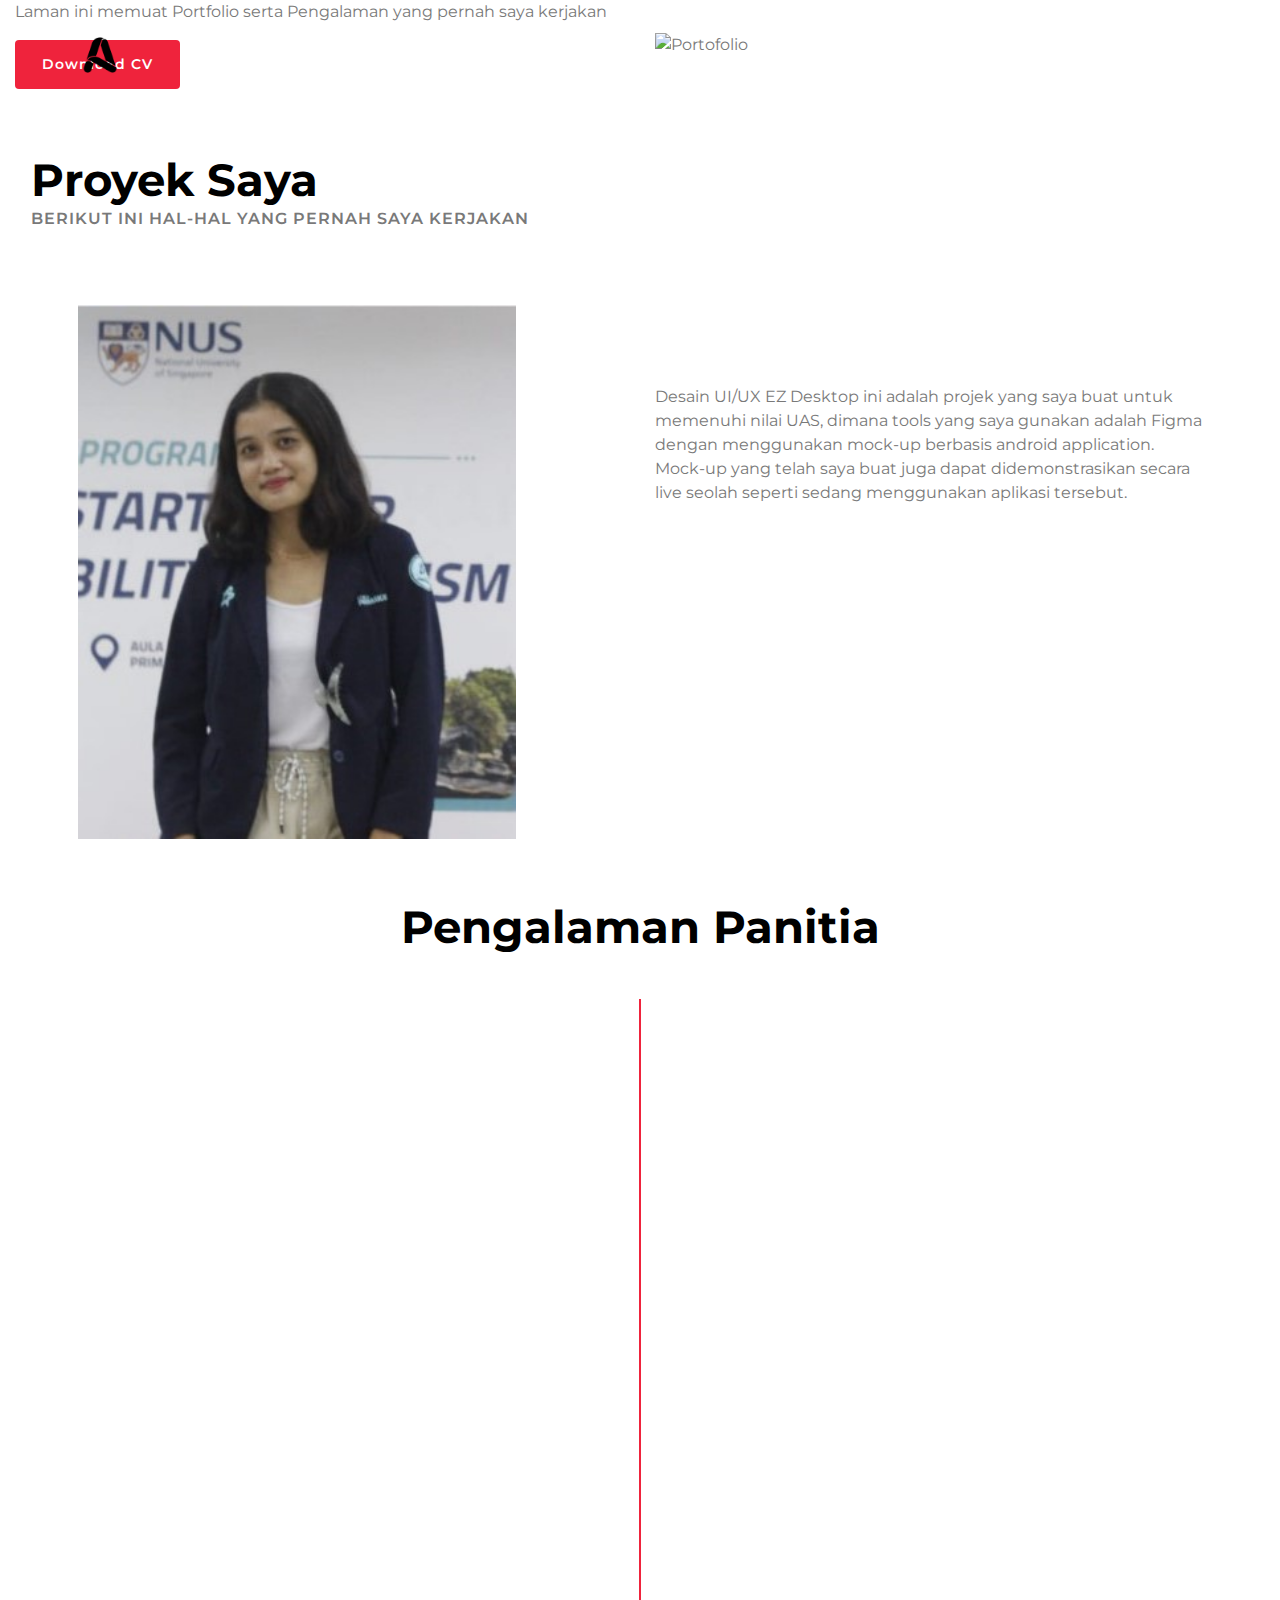
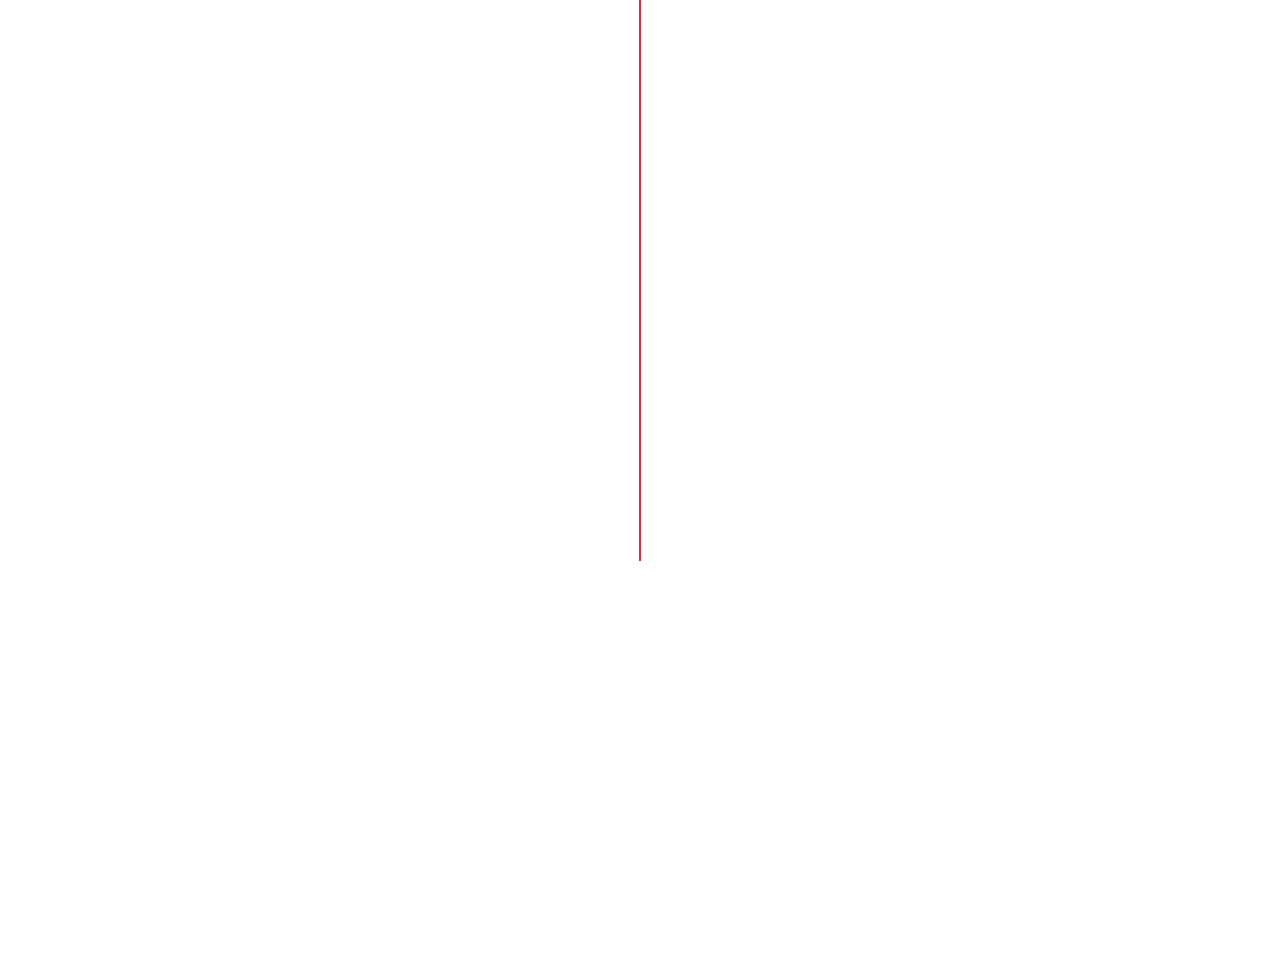
==== details.html @ 2200f6f2 "Add files via upload" ====
<!DOCTYPE html>
<html lang="en">

<head>
    <meta charset="utf-8">
    <title>My Portfolio</title>
    <meta content="width=device-width, initial-scale=1.0" name="viewport">
    <meta content="Free Website Template" name="keywords">
    <meta content="Free Website Template" name="description">

    <!-- Favicon -->
    <link href="img/logo.png" rel="icon">

    <!-- Google Font -->
    <link href="https://fonts.googleapis.com/css2?family=Montserrat:wght@300;400;500;600;700&display=swap"
        rel="stylesheet">

    <!-- CSS Libraries -->
    <link href="https://stackpath.bootstrapcdn.com/bootstrap/4.4.1/css/bootstrap.min.css" rel="stylesheet">
    <link href="https://cdnjs.cloudflare.com/ajax/libs/font-awesome/5.10.0/css/all.min.css" rel="stylesheet">
    <link href="lib/animate/animate.min.css" rel="stylesheet">
    <link href="lib/owlcarousel/assets/owl.carousel.min.css" rel="stylesheet">
    <link href="lib/lightbox/css/lightbox.min.css" rel="stylesheet">

    <!-- Template Stylesheet -->
    <link href="css/style.css" rel="stylesheet">
</head>

<body data-spy="scroll" data-target=".navbar" data-offset="51">


    <!-- Nav Bar Start -->
    <div class="navbar navbar-expand-lg bg-light navbar-light">
        <div class="container-fluid">
            <a href="index.html"> <img src="img/logo.png" class="navbar-fixed-top" width="50" height="auto"> </a>
            <button type="button" class="navbar-toggler" data-toggle="collapse" data-target="#navbarCollapse">
                <span class="navbar-toggler-icon"></span>
            </button>

            <div class="collapse navbar-collapse justify-content-between" id="navbarCollapse">
                <div class="navbar-nav ml-auto">
                    <a href="index.html" class="nav-item nav-link active">Home</a>
		    <a href="#proyek" class="nav-item nav-link active">Proyek</a>
		    <a href="#prestasi" class="nav-item nav-link active">Prestasi</a>
		    <a href="#pengalaman" class="nav-item nav-link active">Pengalaman</a>
                    <a href="#footer" class="nav-item nav-link active">Kontak Saya</a>
                </div>
            </div>
        </div>
    </div>
    <!-- Nav Bar End -->

    <!-- details Start -->
    <div class="details" id="home">
        <div class="container-fluid">
            <div class="row align-items-center">
                <div class="col-sm-12 col-md-6">
                    <div class="details-content">
                        <div class="details-text">
                            <p>Laman ini memuat Portfolio serta Pengalaman yang pernah saya kerjakan</p>
                        </div>
                        <div class="details-btn" mt-5>
                            <a class="btn" href="https://drive.google.com/file/d/1Cv-ew0eNjgxVIkDFaK5sgN1G5XiXFUn0/view?usp=drivesdk">Download CV</a>
                        </div>
                    </div>
                </div>
                <div class="col-sm-12 col-md-6 d-none d-md-block">
                    <div class="details-image">
                        <img src="img/details.png" alt="Portofolio">
                    </div>
                </div>
            </div>
        </div>
    </div>
    <!-- details End -->



   <!-- Projek Start -->
    <div class="proyek wow fadeInUp" data-wow-delay="0.1s" id="proyek">
        <div class="container-fluid">
            <div class="row align-items-center">
                <div class="col-lg-12 pt-3">
                    <div class="proyek-content mt-5 mx-3">
                        <div class="section-header text-left">
                            <h2>Proyek Saya</h2>
                            <p>Berikut ini hal-hal yang pernah saya kerjakan</p>
                        </div>
                    </div>
                    <div class="row mt-5 mx-5">
                        <div class="col-lg-6">
                            <div class="proyek-img my-3">
                                <img src="img/fotoori.jpg" alt="" style="width:80%;height:90%;">
                            </div>
                        </div>
                        <div class="proyek-text col-lg-6 text-left mt-5 pt-5">
                            <p>
				Desain UI/UX EZ Desktop ini adalah projek yang saya buat untuk memenuhi nilai UAS, dimana tools yang saya gunakan adalah Figma dengan 				menggunakan mock-up berbasis android application. Mock-up yang telah saya buat juga dapat didemonstrasikan secara live seolah seperti                                 sedang menggunakan aplikasi tersebut.
                            </p>
                        </div>
                    </div>
                </div>
            </div>
        </div>
    </div>
    <!-- Projek End -->


         <!-- Experience Start -->
        <div class="experience" id="experience">
            <div class="container">
                <header class="section-header text-center wow zoomIn" data-wow-delay="0.1s">
                    <h2>Pengalaman Panitia</h2>
                </header>
                <div class="timeline">
                    <div class="timeline-item left wow slideInLeft" data-wow-delay="0.1s">
                        <div class="timeline-text">
                            <div class="timeline-date">2045 - 2050</div>
                            <h2>Web Developer</h2>
                            <h4>Soft Agency, San Francisco, CA</h4>
                            <p>
                                Lorem ipsum dolor sit amet elit. Aliquam odio dolor, id luctus erat sagittis non. Ut blandit semper pretium.
                            </p>
                        </div>
                    </div>
                    <div class="timeline-item right wow slideInRight" data-wow-delay="0.1s">
                        <div class="timeline-text">
                            <div class="timeline-date">2045 - 2050</div>
                            <h2>Web Developer</h2>
                            <h4>Soft Agency, San Francisco, CA</h4>
                            <p>
                                Lorem ipsum dolor sit amet elit. Aliquam odio dolor, id luctus erat sagittis non. Ut blandit semper pretium.
                            </p>
                        </div>
                    </div>
                    <div class="timeline-item left wow slideInLeft" data-wow-delay="0.1s">
                        <div class="timeline-text">
                            <div class="timeline-date">2045 - 2050</div>
                            <h2>Web Developer</h2>
                            <h4>Soft Agency, San Francisco, CA</h4>
                            <p>
                                Lorem ipsum dolor sit amet elit. Aliquam odio dolor, id luctus erat sagittis non. Ut blandit semper pretium.
                            </p>
                        </div>
                    </div>
                    <div class="timeline-item right wow slideInRight" data-wow-delay="0.1s">
                        <div class="timeline-text">
                            <div class="timeline-date">2045 - 2050</div>
                            <h2>Web Developer</h2>
                            <h4>Soft Agency, San Francisco, CA</h4>
                            <p>
                                Lorem ipsum dolor sit amet elit. Aliquam odio dolor, id luctus erat sagittis non. Ut blandit semper pretium.
                            </p>
                        </div>
                    </div>
                    <div class="timeline-item left wow slideInLeft" data-wow-delay="0.1s">
                        <div class="timeline-text">
                            <div class="timeline-date">2045 - 2050</div>
                            <h2>Web Developer</h2>
                            <h4>Soft Agency, San Francisco, CA</h4>
                            <p>
                                Lorem ipsum dolor sit amet elit. Aliquam odio dolor, id luctus erat sagittis non. Ut blandit semper pretium.
                            </p>
                        </div>
                    </div>
                    <div class="timeline-item right wow slideInRight" data-wow-delay="0.1s">
                        <div class="timeline-text">
                            <div class="timeline-date">2045 - 2050</div>
                            <h2>Web Developer</h2>
                            <h4>Soft Agency, San Francisco, CA</h4>
                            <p>
                                Lorem ipsum dolor sit amet elit. Aliquam odio dolor, id luctus erat sagittis non. Ut blandit semper pretium.
                            </p>
                        </div>
                    </div>
                </div>
            </div>
        </div>
        <!-- Pengalaman Panitia End -->


    <!-- Footer Start -->
    <div class="footer wow fadeIn" data-wow-delay="0.3s" id="footer">
        <div class="container-fluid">
		<div class="footer-info">
                    <h2>Let's Keep in Touch!</h2>
                    <div class="footer-menu">
			<p><a href="https://g.co/kgs/4g2EYJx" style="color: white;">Instansi Saya</a></p>
                        <p><a href="tel:6282147496960" style="color: white;">Telepon</a></p>
                    </div>
            <div class="container">
                    <div class="footer-social content-center" align="center">
                        <a href="https://github.com/Ayuri2"><i class="fab fa-github"></i></a>
                        <a href="putuayukriskadewi@gmail.com"><i class="far fa-envelope" style="color: #ffffff;"></i></a>
                        <a href="https://www.youtube.com/@niputuayukriskadewi1650"><i class="fab fa-youtube"></i></a>
                        <a href="https://www.instagram.com/ayuk_riskadewi/profilecard/?igsh=bmcyaHh5bmhncmVw"><i class="fab fa-instagram"></i></a>
                        <a href="https://wa.me/6282147496960"><i class="fab fa-whatsapp"></i></a>
                    </div>
                </div>
            </div>
            <div class="container copyright"> <p>Copyright</p>
                <p>&copy; <a href="#">2024</a> Ayuk Riska Dewi. All Rights Reserved. </p>
            </div>
        </div>
    </div>
    <!-- Footer End -->

    <!-- Pre Loader -->
    <div id="loader" class="show">
        <div class="loader"></div>
    </div>


    <!-- JavaScript Libraries -->
    <script src="https://code.jquery.com/jquery-3.4.1.min.js"></script>
    <script src="https://stackpath.bootstrapcdn.com/bootstrap/4.4.1/js/bootstrap.bundle.min.js"></script>
    <script src="lib/easing/easing.min.js"></script>
    <script src="lib/wow/wow.min.js"></script>
    <script src="lib/waypoints/waypoints.min.js"></script>
    <script src="lib/typed/typed.min.js"></script>
    <script src="lib/owlcarousel/owl.carousel.min.js"></script>
    <script src="lib/isotope/isotope.pkgd.min.js"></script>
    <script src="lib/lightbox/js/lightbox.min.js"></script>

    <!-- Contact Javascript File -->
    <script src="mail/jqBootstrapValidation.min.js"></script>
    <script src="mail/contact.js"></script>

    <!-- Template Javascript -->
    <script src="js/main.js"></script>
</body>

</html>
---- css/style.css ----
/*******************************/
/********* General CSS *********/
/*******************************/
body {
  color: #797979;
  background: #ffffff;
  font-family: "Montserrat", sans-serif;
}

h1,
h2,
h3,
h4,
h5,
h6 {
  color: #000;
}

a {
  color: #313131;
  transition: 0.3s;
}

a:hover,
a:active,
a:focus {
  color: #ef233c;
  outline: none;
  text-decoration: none;
}

.btn:focus,
.form-control:focus {
  box-shadow: none;
}

.container-fluid {
  max-width: 1366px;
}

.btn {
  padding: 12px 25px;
  font-size: 14px;
  font-weight: 600;
  letter-spacing: 1px;
  color: #ffffff;
  background: #ef233c;
  border: 2px solid transparent;
  border-radius: 20;
  box-shadow: inset 0 0 0 50px #ef233c;
  transition: ease-out 0.3s;
}

.btn:hover {
  color: #ef233c;
  background: transparent;
  box-shadow: inset 0 0 0 0 #ef233c;
  border-color: #ef233c;
}

#loader {
  position: fixed;
  top: 0;
  right: 0;
  bottom: 0;
  left: 0;
  display: flex;
  align-items: center;
  justify-content: center;
  background: #ffffff;
  opacity: 0;
  visibility: hidden;
  -webkit-transition: opacity 0.3s ease-out, visibility 0s linear 0.3s;
  -o-transition: opacity 0.3s ease-out, visibility 0s linear 0.3s;
  transition: opacity 0.3s ease-out, visibility 0s linear 0.3s;
  z-index: 999;
}

#loader.show {
  -webkit-transition: opacity 0.6s ease-out, visibility 0s linear 0s;
  -o-transition: opacity 0.6s ease-out, visibility 0s linear 0s;
  transition: opacity 0.6s ease-out, visibility 0s linear 0s;
  visibility: visible;
  opacity: 1;
}

#loader .loader {
  position: relative;
  width: 45px;
  height: 45px;
  border: 5px solid #dddddd;
  border-top: 5px solid #ef233c;
  border-radius: 50%;
  -webkit-animation: spin 2s linear infinite;
  animation: spin 2s linear infinite;
}

@-webkit-keyframes spin {
  0% {
    -webkit-transform: rotate(0deg);
  }
  100% {
    -webkit-transform: rotate(360deg);
  }
}

@keyframes spin {
  0% {
    transform: rotate(0deg);
  }
  100% {
    transform: rotate(360deg);
  }
}

.back-to-top {
  position: fixed;
  display: none;
  width: 44px;
  height: 44px;
  padding: 8px 0;
  text-align: center;
  line-height: 1;
  font-size: 22px;
  right: 15px;
  bottom: 15px;
  z-index: 9;
}

.back-to-top i {
  color: #ffffff;
}

.back-to-top:hover i {
  color: #414141;
}

/**********************************/
/*********** Nav Bar CSS **********/
/**********************************/
.navbar {
  position: relative;
  transition: 0.5s;
  z-index: 999;
}

.navbar.nav-sticky {
  position: fixed;
  top: 0;
  width: 100%;
  box-shadow: 0 2px 5px rgba(0, 0, 0, 0.3);
}

.navbar .navbar-brand {
  margin: 0;
  font-size: 45px;
  line-height: 0px;
  font-weight: 700;
  letter-spacing: 2px;
  transition: 0.5s;
}

.navbar .navbar-brand img {
  max-width: 100%;
  max-height: 40px;
}

.navbar .dropdown-menu {
  margin-top: 0;
  border: 0;
  border-radius: 0;
  background: #f8f9fa;
}

@media (min-width: 992px) {
  .navbar {
    position: absolute;
    width: 100%;
    padding: 30px 60px;
    background: transparent !important;
    border-bottom: 1px dashed rgba(256, 256, 256, 0.2);
    z-index: 9;
  }

  .navbar.nav-sticky {
    padding: 10px 60px;
    background: #ffffff !important;
  }

  .navbar .navbar-brand {
    color: #ffffff;
  }

  .navbar.nav-sticky .navbar-brand {
    color: #ef233c;
  }

  .navbar-light .navbar-nav .nav-link,
  .navbar-light .navbar-nav .nav-link:focus {
    padding: 10px 10px 8px 10px;
    color: #ffffff;
    font-size: 15px;
    font-weight: 500;
  }

  .navbar-light.nav-sticky .navbar-nav .nav-link,
  .navbar-light.nav-sticky .navbar-nav .nav-link:focus {
    color: #414141;
  }

  .navbar-light .navbar-nav .nav-link:hover,
  .navbar-light .navbar-nav .nav-link.active {
    color: #fff;
  }

  .navbar-light.nav-sticky .navbar-nav .nav-link:hover,
  .navbar-light.nav-sticky .navbar-nav .nav-link.active {
    color: #de3e16;
  }
}

@media (max-width: 991.98px) {
  .navbar {
    padding: 15px;
    background: #ffffff !important;
  }

  .navbar .navbar-brand {
    color: #ef233c;
  }

  .navbar .navbar-nav {
    margin-top: 15px;
  }

  .navbar a.nav-link {
    padding: 5px;
  }

  .navbar .dropdown-menu {
    box-shadow: none;
  }
}

/*******************************/
/********** Hero CSS ***********/
/*******************************/
.hero {
  position: relative;
  width: 100%;
  margin-bottom: 45px;
  padding: 120px 0 0 0;
  overflow: hidden;
  background: linear-gradient(rgba(0, 0, 0, 0.85), rgba(0, 0, 0, 0.85)),
    url(../img/bg.jpg) repeat;
  background-position: center;
  background-repeat: no-repeat;
  background-size: cover;
}

.hero .container-fluid {
  padding: 0;
}

.hero .hero-image {
  position: relative;
  text-align: right;
  padding-right: 75px;
}

.hero .hero-image img {
  max-width: 80%;
  max-height: 80%;
}

.hero .hero-content {
  position: relative;
  padding-left: 75px;
  display: flex;
  align-items: flex-start;
  justify-content: center;
  flex-direction: column;
}

.hero .hero-text p {
  color: #ffffff;
  font-size: 25px;
  font-weight: 600;
  margin-bottom: 15px;
}

.hero .hero-text h1 {
  color: #ffffff;
  font-size: 60px;
  font-weight: 700;
  letter-spacing: 3px;
  margin-bottom: 15px;
}

.hero .hero-text h3 {
  display: inline-block;
  margin: 0;
  height: 35px;
  color: #ffffff;
  font-size: 35px;
  font-weight: 600;
}

.hero .hero-btn .btn {
  margin-top: 35px;
  color: #ef233c;
  background: #ffffff;
  box-shadow: inset 0 0 0 50px #ffffff;
}

.hero .hero-btn .btn:hover {
  color: #ffffff;
  background: transparent;
  box-shadow: inset 0 0 0 0 #ffffff;
  border-color: #ffffff;
}

.hero .hero-btn .btn:first-child {
  margin-right: 10px;
}

@media (max-width: 991.98px) {
  .hero {
    padding-top: 60px;
  }

  .hero .hero-content {
    padding: 0 15px;
  }

  .hero .hero-text p {
    font-size: 20px;
  }

  .hero .hero-text h1 {
    font-size: 45px;
  }

  .hero .hero-text h3 {
    font-size: 25px;
    height: 25px;
  }

  .hero .hero-btn .btn {
    padding: 12px 30px;
    letter-spacing: 1px;
  }
}

@media (max-width: 767.98px) {
  .hero {
    padding-top: 60px;
    padding-bottom: 60px;
  }

  .hero,
  .hero .hero-text,
  .hero .hero-btn {
    width: 100%;
    text-align: center;
  }

  .hero .hero-text p {
    font-size: 18px;
  }

  .hero .hero-text h1 {
    font-size: 35px;
  }

  .hero .hero-text h3 {
    font-size: 22px;
    height: 22px;
  }

  .hero .hero-btn .btn {
    padding: 10px 15px;
    letter-spacing: 1px;
  }
}

@media (max-width: 575.98px) {
  .hero .hero-text p {
    font-size: 16px;
  }

  .hero .hero-text h1 {
    font-size: 30px;
  }

  .hero .hero-text h3 {
    font-size: 18px;
    height: 18px;
  }

  .hero .hero-btn .btn {
    padding: 8px 10px;
    letter-spacing: 0;
  }
}

/*******************************/
/******* Section Header ********/
/*******************************/
.section-header {
  position: relative;
  margin-bottom: 45px;
}

.section-header p {
  display: inline-block;

  margin-bottom: 10px;

  position: relative;
  font-size: 16px;
  font-weight: 600;
  letter-spacing: 1px;
  text-transform: uppercase;
  background: #ffffff;
}

.section-header h2 {
  margin: 0;
  position: relative;
  font-size: 45px;
  font-weight: 700;
  font-color: #000;
  /*background: -webkit-linear-gradient(#EC1E84, #fad955);
    -webkit-background-clip: text;
    -webkit-text-fill-color: transparent; */
}

@media (max-width: 767.98px) {
  .section-header h2 {
    font-size: 30px;
  }
}

/********** About CSS **********/

.about {
  position: relative;
  width: 100%;
  margin: -45px 0 45px 0;
}

.about .col-lg-6 {
  padding: 0;
}

.about .section-header {
  margin-bottom: 30px;
}

.about .about-img {
  position: relative;
  border-radius: 25px;
}

.about .about-img img {
  position: relative;
  object-fit: cover;
  border-radius: 25px;
}

.about .about-content {
  padding: 0 60px;
}

.about .about-text p {
  font-size: 16px;
  color: #000;
}

.about .skills {
  margin-bottom: 30px;
}

.about .skill-name {
  margin-top: 15px;
}

.about .skill-name p {
  display: inline-block;
  margin-bottom: 5px;
  font-size: 16px;
  font-weight: 400;
}

.about .skill-name p:last-child {
  float: right;
}

.about .progress {
  height: 10px;
  border-radius: 10px;
  background: #dddddd;
}

.about .progress .progress-bar {
  width: 0px;
  background: #ef233c;
  border-radius: 10px;
  transition: 2s;
}

.about .about-text a.btn {
  margin-top: 15px;
}

@media (max-width: 991.98px) {
  .about .about-content {
    padding: 45px 15px 0 15px;
  }
}

/*******************************/
/******* Experience CSS ********/
/*******************************/
.experience {
  position: relative;
  padding: 45px 0 15px 0;
}

.experience .timeline {
  position: relative;
  width: 100%;
}

.experience .timeline::after {
  content: "";
  position: absolute;
  width: 2px;
  background: #ef233c;
  top: 0;
  bottom: 0;
  left: 50%;
  margin-left: -1px;
}

.experience .timeline .timeline-item {
  position: relative;
  background: inherit;
  width: 50%;
  margin-bottom: 30px;
}

.experience .timeline .timeline-item.left {
  left: 0;
  padding-right: 30px;
}

.experience .timeline .timeline-item.right {
  left: 50%;
  padding-left: 30px;
}

.experience .timeline .timeline-item::after {
  content: "";
  position: absolute;
  width: 16px;
  height: 16px;
  top: 48px;
  right: -8px;
  background: #ffffff;
  border: 2px solid #ef233c;
  border-radius: 16px;
  z-index: 1;
}

.experience .timeline .timeline-item.right::after {
  left: -8px;
}

.experience .timeline .timeline-item::before {
  content: "";
  position: absolute;
  width: 0;
  height: 0;
  top: 46px;
  right: 10px;
  z-index: 1;
  border: 10px solid;
  border-color: transparent transparent transparent #dddddd;
}

.experience .timeline .timeline-item.right::before {
  left: 10px;
  border-color: transparent #dddddd transparent transparent;
}

.experience .timeline .timeline-date {
  position: absolute;
  width: 100%;
  top: 44px;
  font-size: 16px;
  font-weight: 600;
  color: #ef233c;
  text-transform: uppercase;
  letter-spacing: 1px;
  z-index: 1;
}

.experience .timeline .timeline-item.left .timeline-date {
  text-align: left;
  left: calc(100% + 55px);
}

.experience .timeline .timeline-item.right .timeline-date {
  text-align: right;
  right: calc(100% + 55px);
}

.experience .timeline .timeline-text {
  padding: 30px;
  background: #ffffff;
  position: relative;
  border-right: 5px solid #dddddd;
  box-shadow: 0 0 60px rgba(0, 0, 0, 0.08);
}

.experience .timeline .timeline-item.right .timeline-text {
  border-right: none;
  border-left: 5px solid #dddddd;
}

.experience .timeline .timeline-text h2 {
  margin: 0 0 5px 0;
  font-size: 22px;
  font-weight: 600;
}

.experience .timeline .timeline-text h4 {
  margin: 0 0 10px 0;
  font-size: 16px;
  font-style: italic;
  font-weight: 400;
}

.experience .timeline .timeline-text p {
  margin: 0;
  font-size: 16px;
}

@media (max-width: 767.98px) {
  .experience .timeline::after {
    left: 8px;
  }

  .experience .timeline .timeline-item {
    width: 100%;
    padding-left: 38px;
  }

  .experience .timeline .timeline-item.left {
    padding-right: 0;
  }

  .experience .timeline .timeline-item.right {
    left: 0%;
    padding-left: 38px;
  }

  .experience .timeline .timeline-item.left::after,
  .experience .timeline .timeline-item.right::after {
    left: 0;
  }

  .experience .timeline .timeline-item.left::before,
  .experience .timeline .timeline-item.right::before {
    left: 18px;
    border-color: transparent #dddddd transparent transparent;
  }

  .experience .timeline .timeline-item.left .timeline-date,
  .experience .timeline .timeline-item.right .timeline-date {
    position: relative;
    top: 0;
    right: auto;
    left: 0;
    text-align: left;
    margin-bottom: 10px;
  }

  .experience .timeline .timeline-item.left .timeline-text,
  .experience .timeline .timeline-item.right .timeline-text {
    border-right: none;
    border-left: 5px solid #dddddd;
  }
}

/*******************************/
/********* Service CSS *********/
/*******************************/
.service {
  position: relative;
  width: 100%;
  padding: 45px 0 15px 0;
  background: url(../img/bgputih.jpg) no-repeat center center;
  background-size: cover;
}

.service .service-item {
  position: relative;
  margin-bottom: 30px;
  display: flex;
  align-items: center;
  box-shadow: inset 0 0 0 0 transparent;
  transition: ease-out 0.5s;
}

.service .service-item:hover {
  box-shadow: inset 800px 0 0 0 #2e2d2d;
}

.service .service-icon {
  position: relative;
  width: 150px;
  min-height: 150px;
  display: flex;
  align-items: center;
  justify-content: center;
  border: 1px solid #000;
  background: #ffffff;
}

.service .service-icon i {
  position: relative;
  font-size: 60px;
  color: #000;
  transition: 0.3s;
}

.service .service-item:hover i {
  font-size: 75px;
}

.service .service-text {
  position: relative;
  width: calc(100% - 120px);
  padding: 0 30px;
}

.service .service-text h3 {
  margin-bottom: 10px;
  font-size: 20px;
  font-weight: 600;
  transition: 1s;
}

.service .service-text p {
  margin: 0;
  font-size: 16px;
  transition: 1s;
}

.service .service-item:hover .service-text h3,
.service .service-item:hover .service-text p {
  color: #fff;
}

@media (max-width: 575.98px) {
  .service .service-text h3 {
    font-size: 16px;
    margin-bottom: 5px;
  }

  .service .service-text p {
    font-size: 14px;
  }
}

/*******************************/
/******** Portfolio CSS ********/
/*******************************/
.portfolio {
  position: relative;
  padding: 45px 0 15px 0;
}

.portfolio #portfolio-filter {
  padding: 0;
  margin: -15px 0 25px 0;
  list-style: none;
  font-size: 0;
  text-align: center;
}

.portfolio #portfolio-filter li {
  cursor: pointer;
  display: inline-block;
  margin: 5px;
  padding: 6px 12px;
  font-size: 14px;
  font-weight: 600;
  color: #ffffff;
  background: #ef233c;
  border: 2px solid transparent;
  border-radius: 0;
  box-shadow: inset 0 0 0 50px #ef233c;
  transition: ease-out 0.3s;
  -webkit-transition: ease-out 0.3s;
  -moz-transition: ease-out 0.3s;
}

.portfolio #portfolio-filter li:hover,
.portfolio #portfolio-filter li.filter-active {
  color: #ef233c;
  background: transparent;
  box-shadow: inset 0 0 0 0 #ef233c;
  border-color: #ef233c;
}

.portfolio .portfolio-item {
  position: relative;
}

.portfolio .portfolio-wrap {
  position: relative;
  width: 100%;
}

.portfolio .portfolio-img {
  position: relative;
  overflow: hidden;
}

.portfolio .portfolio-img img {
  position: relative;
  width: 100%;
  height: 100%;
  object-fit: cover;
  transform: scale(1.1);
  transition: 0.5s;
}

.portfolio .portfolio-item:hover img {
  margin-left: 15px;
}

.portfolio .portfolio-text {
  position: relative;
  height: 60px;
  width: calc(100% - 30px);
  margin: -30px 15px 30px 15px;
  display: flex;
  align-items: center;
  background: #ffffff;
  box-shadow: 0 0 15px rgba(0, 0, 0, 0.12);
}

.portfolio .portfolio-text h3 {
  width: calc(100% - 70px);
  font-size: 18px;
  font-weight: 600;
  margin: 0 0 0 15px;
  white-space: nowrap;
  overflow: hidden;
}

.portfolio .portfolio-text a.btn {
  width: 50px;
  height: 50px;
  padding: 0 0 2px 1px;
  display: flex;
  align-items: center;
  justify-content: center;
  font-size: 45px;
  font-weight: 100;
}

.portfolio .portfolio-item:hover a.btn {
  color: #ef233c;
  background: transparent;
  box-shadow: inset 0 0 0 0 #ef233c;
  border-color: #ef233c;
}

/*******************************/
/********* Banner CSS **********/
/*******************************/
.banner {
  position: relative;
  width: 100%;
  margin: 45px 0;
  padding: 90px 0;
  background: #ef233c;
}

.banner .container {
  max-width: 750px;
  text-align: center;
}

.banner .section-header {
  margin-bottom: 20px;
}

.banner .section-header p {
  color: #414141;
  background: transparent;
}

.banner .section-header p::after {
  display: none;
}

.banner .section-header h2 {
  color: #ffffff;
}

.banner .section-header h2 span {
  color: #414141;
  font-size: 50px;
}

.banner .banner-text p {
  font-size: 18px;
  color: #ffffff;
}

.banner .banner-text .btn {
  margin-top: 15px;
  color: #ef233c;
  background: #ffffff;
  box-shadow: inset 0 0 0 50px #ffffff;
}

.banner .banner-text .btn:hover {
  color: #ffffff;
  background: transparent;
  box-shadow: inset 0 0 0 0 #ffffff;
  border-color: #ffffff;
}

/*******************************/
/********* Pricing CSS *********/
/*******************************/
.price {
  position: relative;
  width: 100%;
  padding: 45px 0 15px 0;
}

.price .row {
  padding: 0 15px;
}

.price .col-md-4 {
  padding: 0;
}

.price .price-item {
  position: relative;
  margin-bottom: 30px;
  background: #ffffff;
}

.price .featured-item {
  box-shadow: 0 0 30px rgba(0, 0, 0, 0.2);
  z-index: 1;
}

.price .price-header,
.price .price-body,
.price .price-footer {
  position: relative;
  text-align: center;
}

.price .price-header {
  padding: 45px 0 30px 0;
  color: #414141;
}

.price .price-item.featured-item .price-header {
  color: #ef233c;
}

.price .price-title h2 {
  font-size: 25px;
  font-weight: 400;
  text-transform: uppercase;
}

.price .price-prices h2 {
  font-size: 45px;
  font-weight: 700;
  margin-left: 10px;
}

.price .price-prices h2 small {
  position: absolute;
  font-size: 18px;
  font-weight: 400;
  margin-top: 9px;
  margin-left: -12px;
}

.price .price-prices h2 span {
  margin-left: 1px;
  font-size: 18px;
  font-weight: 400;
}

.price .price-item.featured-item h2 {
  color: #ef233c;
}

.price .price-body {
  padding: 0 0 20px 0;
}

.price .price-description ul {
  margin: 0;
  padding: 0;
  list-style: none;
}

.price .price-description ul li {
  padding: 0 0 20px 0;
}

.price .price-item .price-action {
  padding-bottom: 45px;
}

.price .price-item .price-action .btn {
  color: #ffffff;
  background: #414141;
  box-shadow: inset 0 0 0 50px #414141;
}

.price .price-item .price-action .btn:hover {
  color: #414141;
  background: transparent;
  box-shadow: inset 0 0 0 0 #414141;
  border-color: #414141;
}

.price .price-item.featured-item .price-action .btn {
  color: #ffffff;
  background: #ef233c;
  box-shadow: inset 0 0 0 50px #ef233c;
}

.price .price-item.featured-item .price-action .btn:hover {
  color: #ef233c;
  background: transparent;
  box-shadow: inset 0 0 0 0 #ef233c;
  border-color: #ef233c;
}

/*******************************/
/*********** Team CSS **********/
/*******************************/
.team {
  position: relative;
  width: 100%;
  padding: 45px 0 15px 0;
}

.team .team-item {
  position: relative;
  background: #ffffff;
  margin-bottom: 30px;
  display: flex;
  align-items: center;
  justify-content: flex-start;
  box-shadow: inset 0 0 0 0 transparent;
  transition: ease-out 0.5s;
}

.team .team-img {
  position: relative;
  width: 50%;
  overflow: hidden;
}

.team .team-img img {
  position: relative;
  width: 100%;
  transition: 0.5s;
}

.team .team-text {
  position: relative;
  width: 50%;
  padding: 0 30px;
}

.team .team-text h2 {
  color: #ef233c;
  font-size: 18px;
  font-weight: 600;
  margin-bottom: 5px;
  transition: 1s;
}

.team .team-text h4 {
  font-size: 14px;
  font-weight: 600;
  margin-bottom: 15px;
  transition: 1s;
}

.team .team-text p {
  margin-bottom: 20px;
  transition: 1s;
}

.team .team-social {
  position: relative;
  display: flex;
  align-items: center;
  justify-content: flex-start;
}

.team .team-social a.btn {
  width: 35px;
  height: 35px;
  padding: 0;
  display: flex;
  align-items: center;
  justify-content: center;
  font-size: 14px;
  font-weight: normal;
  margin-right: 5px;
}

.team .team-item:hover {
  box-shadow: inset 800px 0 0 0 #ef233c;
}

.team .team-item:hover .team-img img {
  transform: scale(1.2);
}

.team .team-item:hover .team-text h2,
.team .team-item:hover .team-text h4,
.team .team-item:hover .team-text p {
  color: #ffffff;
}

.team .team-item:hover .team-social a.btn {
  background: #ffffff;
}

.team .team-item:hover .team-social a.btn:hover {
  border-color: #ffffff;
}

@media (max-width: 575.98px) {
  .team .team-text {
    padding: 0 15px;
  }

  .team .team-text h2 {
    font-size: 16px;
    margin-bottom: 0;
  }

  .team .team-text h4 {
    margin-bottom: 5px;
  }

  .team .team-text p {
    font-size: 14px;
    line-height: 18px;
    margin-bottom: 10px;
  }
}

/*******************************/
/******* Testimonial CSS *******/
/*******************************/
.testimonial {
  position: relative;
  margin: 45px 0;
  padding: 90px 0;
  background: #ef233c;
}

.testimonial .container {
  max-width: 900px;
}

.testimonial .testimonial-icon {
  margin-bottom: 45px;
  text-align: center;
}

.testimonial .testimonial-icon i {
  font-size: 60px;
  color: rgba(256, 256, 256, 0.5);
}

.testimonial .testimonial-item {
  position: relative;
  margin: 0 15px;
  text-align: center;
}

.testimonial .testimonial-img {
  position: relative;
  margin-bottom: 15px;
  z-index: 1;
}

.testimonial .testimonial-item img {
  margin: 0 auto;
  width: 120px;
  padding: 10px;
  border: 5px dotted #ffffff;
  border-radius: 100px;
}

.testimonial .testimonial-text {
  position: relative;
  margin-top: -70px;
  padding: 65px 35px 30px 35px;
  text-align: center;
  background: #ffffff;
  border-radius: 500px;
}

.testimonial .testimonial-item p {
  font-size: 18px;
  font-style: italic;
}

.testimonial .testimonial-text h3 {
  color: #ef233c;
  font-size: 18px;
  font-weight: 600;
  margin-bottom: 10px;
}

.testimonial .testimonial-text h4 {
  color: #666666;
  font-size: 14px;
  margin-bottom: 0;
}

.testimonial .owl-dots {
  margin-top: 15px;
  text-align: center;
}

.testimonial .owl-dot {
  display: inline-block;
  margin: 0 5px;
  width: 12px;
  height: 12px;
  border-radius: 50%;
  background: rgba(256, 256, 256, 0.5);
}

.testimonial .owl-dot.active {
  background: #ffffff;
}

/*******************************/
/********* Contact CSS *********/
/*******************************/
.contact {
  position: relative;
  width: 100%;
  margin: 45px 0;
  background: #ef233c;
}

.contact .container-fluid {
  background: url(../img/contact.jpg) left center no-repeat;
  background-size: contain;
}

.contact .contact-form {
  position: relative;
  padding: 90px 0 90px 45px;
  background: #ef233c;
}

.contact .contact-form input {
  color: #ffffff;
  padding: 15px 0;
  background: none;
  border-radius: 0;
  border: none;
  border-bottom: 1px solid rgba(256, 256, 256, 0.5);
}

.contact .contact-form textarea {
  color: #ffffff;
  height: 90px;
  padding: 15px 0;
  background: none;
  border-radius: 0;
  border: none;
  border-bottom: 1px solid rgba(256, 256, 256, 0.5);
}

.contact .contact-form .form-control::placeholder {
  color: #ffffff;
  opacity: 1;
}

.contact .contact-form .form-control:-ms-input-placeholder,
.contact .contact-form .form-control::-ms-input-placeholder {
  color: #ffffff;
}

.contact .contact-form .btn {
  margin-top: 35px;
  color: #ef233c;
  background: #ffffff;
  box-shadow: inset 0 0 0 50px #ffffff;
}

.contact .contact-form .btn:hover {
  color: #ffffff;
  background: transparent;
  box-shadow: inset 0 0 0 0 #ffffff;
  border-color: #ffffff;
}

.contact .help-block ul {
  margin: 0;
  padding: 0;
  list-style-type: none;
  font-size: 14px;
  font-style: italic;
  color: #ffffff;
}

@media (max-width: 767.98px) {
  .contact .container-fluid {
    background: none;
  }

  .contact .contact-form {
    padding: 90px 0;
  }
}

/*******************************/
/*********** Blog CSS **********/
/*******************************/
.blog {
  position: relative;
  width: 100%;
  padding: 45px 0 15px 0;
}

.blog .blog-item {
  position: relative;
  margin-bottom: 30px;
}

.blog .blog-img {
  position: relative;
  width: 100%;
  overflow: hidden;
}

.blog .blog-img img {
  width: 100%;
  transition: 0.5s;
}

.blog .blog-item:hover img {
  transform: scale(1.1);
}

.blog .blog-text {
  position: relative;
  padding: 30px;
  border-right: 1px solid rgba(0, 0, 0, 0.07);
  border-bottom: 1px solid rgba(0, 0, 0, 0.07);
  border-left: 1px solid rgba(0, 0, 0, 0.07);
}

.blog .blog-text h2 {
  font-size: 25px;
  font-weight: 600;
}

.blog .blog-text p {
  margin-bottom: 10px;
}

.blog .blog-item a.btn {
  margin-top: 10px;
  padding: 8px 15px;
}

.blog .blog-item a.btn i {
  margin-left: 5px;
}

.blog .blog-meta {
  position: relative;
  display: flex;
  margin-bottom: 15px;
}

.blog .blog-meta p {
  margin: 0 10px 0 0;
  font-size: 13px;
}

.blog .blog-meta i {
  color: #414141;
  margin-right: 5px;
}

.blog .blog-meta p:last-child {
  margin: 0;
}

/*******************************/
/********* Footer CSS **********/
/*******************************/
.footer {
  position: relative;
  margin-top: 45px;
  background: #000;
}

.footer .container-fluid {
  padding: 60px 0 0 0;
}

.footer .footer-info {
  position: relative;
  width: 100%;
  text-align: center;
}

.footer .footer-info h2 {
  margin-bottom: 20px;
  font-size: 30px;
  font-weight: 700;
  color: #ffffff;
}

.footer .footer-info h3 {
  margin-bottom: 25px;
  font-size: 22px;
  font-weight: 600;
  color: #ffffff;
}

.footer .footer-menu {
  width: 100%;
  display: flex;
  justify-content: center;
}

.footer .footer-menu p {
  color: #ffffff;
  font-size: 22px;
  font-weight: 600;
  line-height: 20px;
  padding: 0 15px;
  border-right: 1px solid #ffffff;
}

.footer .footer-menu p:last-child {
  border: none;
}

.footer .footer-social {
  position: relative;
  margin-top: 15px;
}

.footer .footer-social a {
  display: inline-block;
}

.footer .footer-social a i {
  margin-right: 15px;
  font-size: 20px;
  color: #ffffff;
  transition: 0.3s;
}

.footer .footer-social a:last-child i {
  margin: 0;
}

.footer .footer-social a:hover i {
  color: #414141;
}

.footer .copyright {
  position: relative;
  text-align: center;
  margin-top: 30px;
  padding-top: 25px;
  padding-bottom: 25px;
}

.footer .copyright::before {
  position: absolute;
  content: "";
  width: 50%;
  height: 1px;
  top: 0;
  left: 25%;
  background: rgba(256, 256, 256, 0.2);
}

.footer .copyright p {
  margin: 0;
  color: #ffffff;
}

.footer .copyright .col-md-6:last-child p {
  text-align: right;
}

.footer .copyright p a {
  color: #ffffff;
  font-weight: 600;
}

.footer .copyright p a:hover {
  color: #414141;
}

@media (max-width: 575.98px) {
  .footer .footer-info h2 {
    margin-bottom: 20px;
    font-size: 20px;
    font-weight: 600;
  }

  .footer .footer-info h3 {
    margin-bottom: 20px;
    font-size: 16px;
  }

  .footer .footer-menu p {
    font-size: 16px;
    line-height: 16px;
    padding: 0 5px;
  }
}
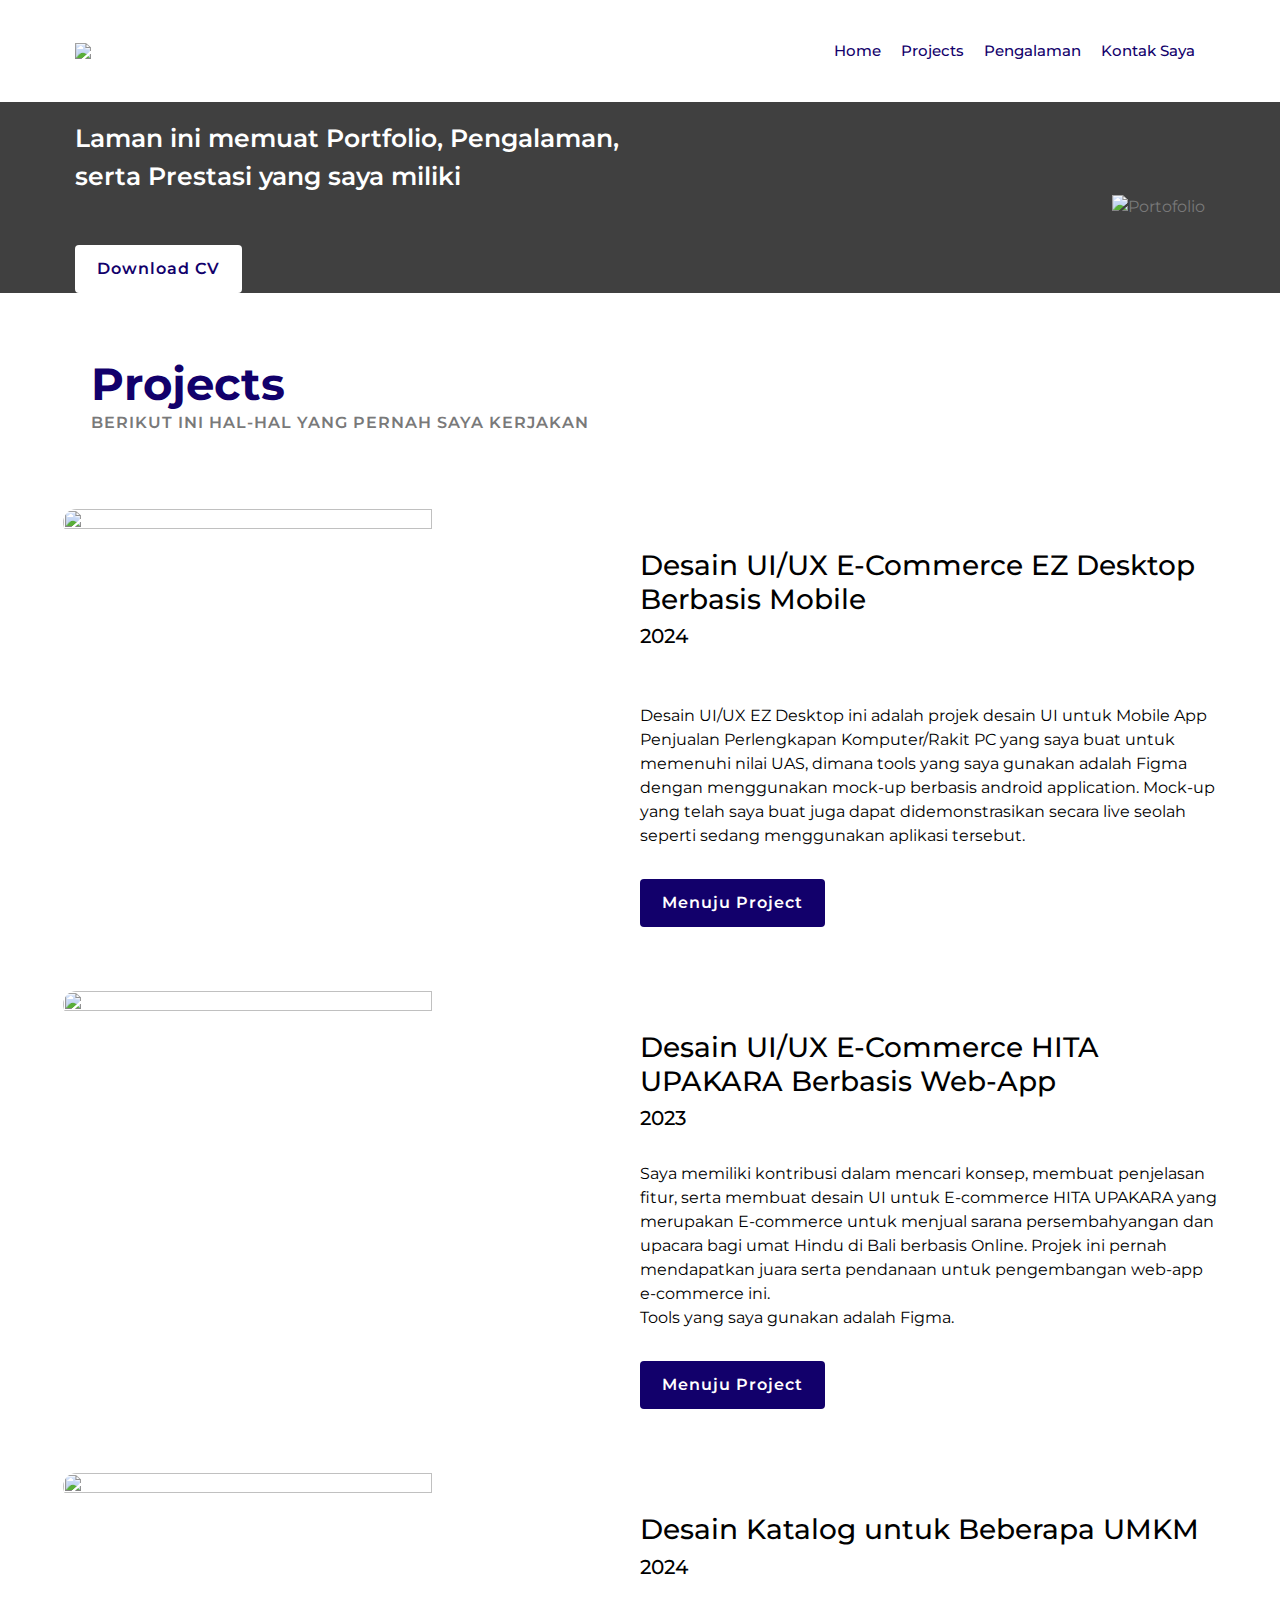
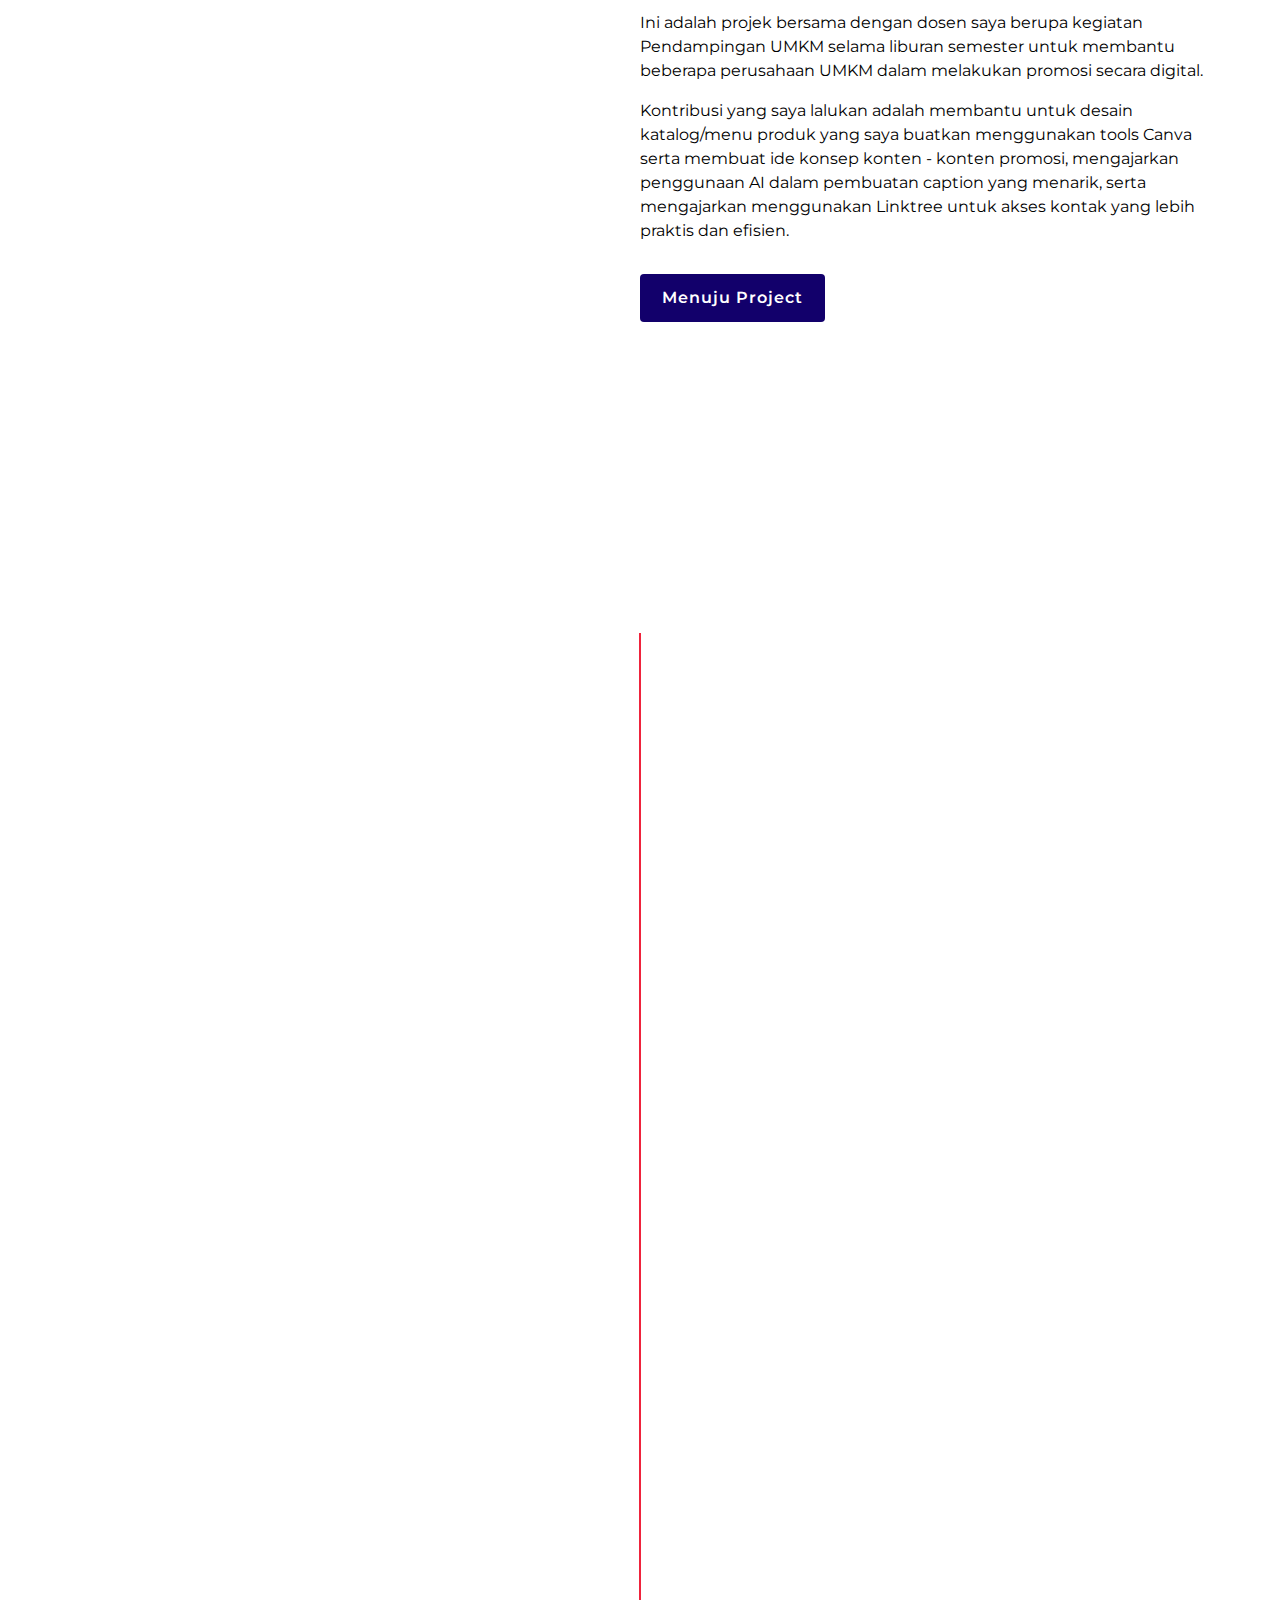
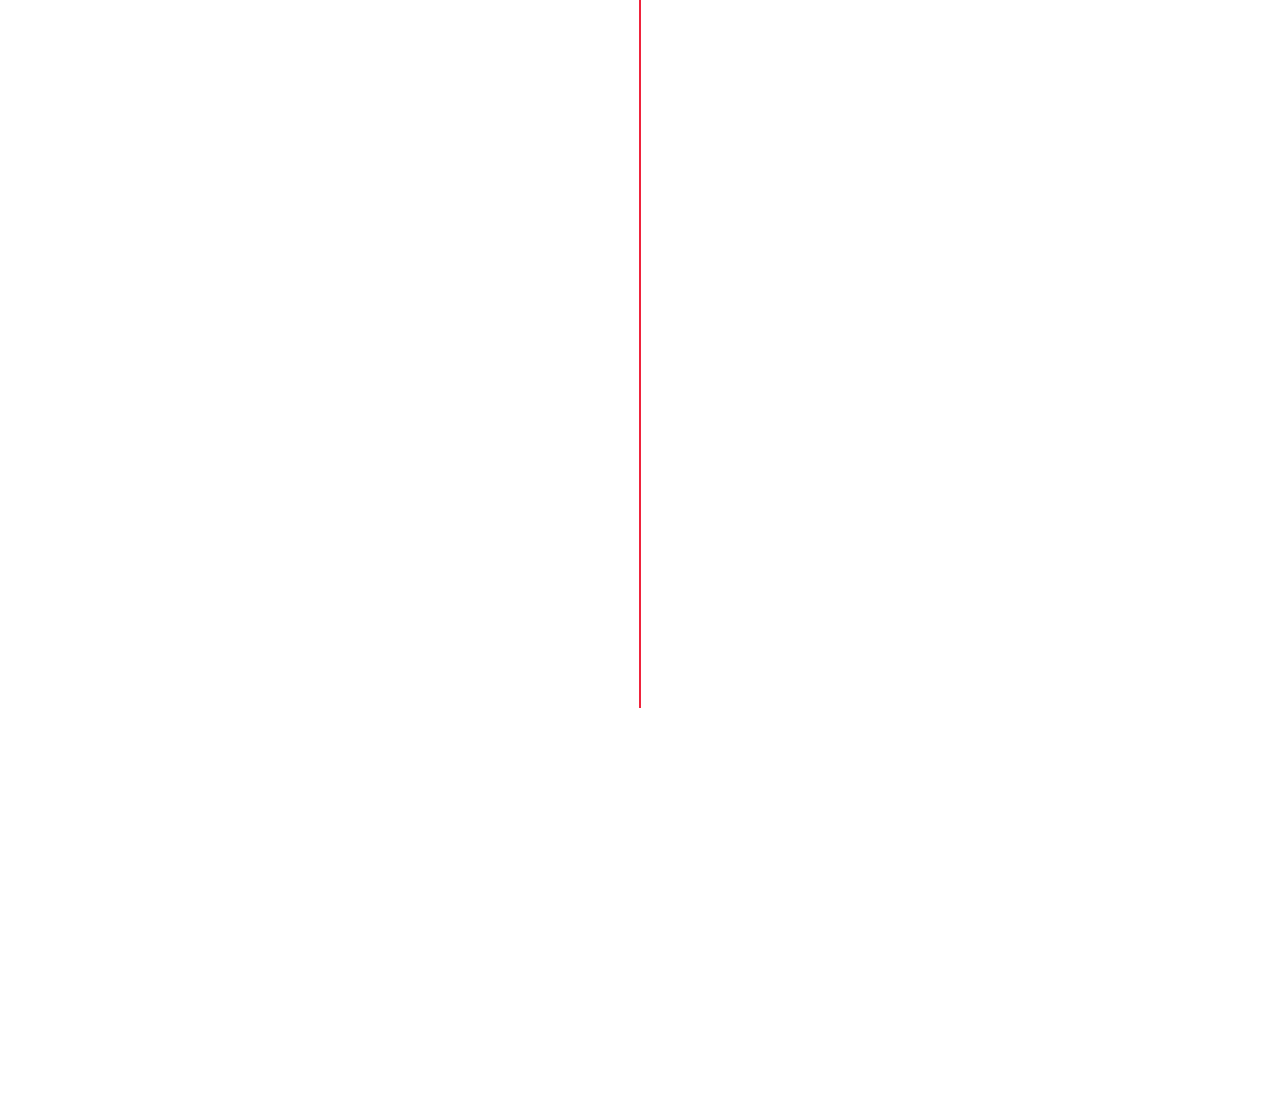
==== commit edcb34b2: "Add files via upload" ====
--- a/details.html
+++ b/details.html
@@ -3,27 +3,28 @@
 
 <head>
     <meta charset="utf-8">
+
     <title>My Portfolio</title>
+
     <meta content="width=device-width, initial-scale=1.0" name="viewport">
-    <meta content="Free Website Template" name="keywords">
-    <meta content="Free Website Template" name="description">
-
-    <!-- Favicon -->
+    <meta content="Portfolio Ayuk Riska" name="keywords">
+    <meta content="Portfolio Ayuk Riska" name="description">
+
     <link href="img/logo.png" rel="icon">
 
-    <!-- Google Font -->
+    <!-- Font Utama -->
     <link href="https://fonts.googleapis.com/css2?family=Montserrat:wght@300;400;500;600;700&display=swap"
-        rel="stylesheet">
+     rel="stylesheet">
 
     <!-- CSS Libraries -->
     <link href="https://stackpath.bootstrapcdn.com/bootstrap/4.4.1/css/bootstrap.min.css" rel="stylesheet">
     <link href="https://cdnjs.cloudflare.com/ajax/libs/font-awesome/5.10.0/css/all.min.css" rel="stylesheet">
     <link href="lib/animate/animate.min.css" rel="stylesheet">
-    <link href="lib/owlcarousel/assets/owl.carousel.min.css" rel="stylesheet">
     <link href="lib/lightbox/css/lightbox.min.css" rel="stylesheet">
 
-    <!-- Template Stylesheet -->
+    <!-- Style CSS -->
     <link href="css/style.css" rel="stylesheet">
+
 </head>
 
 <body data-spy="scroll" data-target=".navbar" data-offset="51">
@@ -40,9 +41,8 @@
             <div class="collapse navbar-collapse justify-content-between" id="navbarCollapse">
                 <div class="navbar-nav ml-auto">
                     <a href="index.html" class="nav-item nav-link active">Home</a>
-		    <a href="#proyek" class="nav-item nav-link active">Proyek</a>
-		    <a href="#prestasi" class="nav-item nav-link active">Prestasi</a>
-		    <a href="#pengalaman" class="nav-item nav-link active">Pengalaman</a>
+                    <a href="#proyek" class="nav-item nav-link active">Projects</a>
+                    <a href="#pengalaman" class="nav-item nav-link active">Pengalaman</a>
                     <a href="#footer" class="nav-item nav-link active">Kontak Saya</a>
                 </div>
             </div>
@@ -57,10 +57,12 @@
                 <div class="col-sm-12 col-md-6">
                     <div class="details-content">
                         <div class="details-text">
-                            <p>Laman ini memuat Portfolio serta Pengalaman yang pernah saya kerjakan</p>
+                            <p>Laman ini memuat Portfolio, Pengalaman, serta Prestasi yang saya miliki</p>
                         </div>
                         <div class="details-btn" mt-5>
-                            <a class="btn" href="https://drive.google.com/file/d/1Cv-ew0eNjgxVIkDFaK5sgN1G5XiXFUn0/view?usp=drivesdk">Download CV</a>
+                            <a class="btn"
+                                href="https://drive.google.com/file/d/1Cv-ew0eNjgxVIkDFaK5sgN1G5XiXFUn0/view?usp=drivesdk">Download
+                                CV</a>
                         </div>
                     </div>
                 </div>
@@ -76,27 +78,90 @@
 
 
 
-   <!-- Projek Start -->
+    <!-- Projek Start -->
     <div class="proyek wow fadeInUp" data-wow-delay="0.1s" id="proyek">
         <div class="container-fluid">
             <div class="row align-items-center">
                 <div class="col-lg-12 pt-3">
                     <div class="proyek-content mt-5 mx-3">
                         <div class="section-header text-left">
-                            <h2>Proyek Saya</h2>
+                            <h2>Projects</h2>
                             <p>Berikut ini hal-hal yang pernah saya kerjakan</p>
                         </div>
                     </div>
                     <div class="row mt-5 mx-5">
                         <div class="col-lg-6">
                             <div class="proyek-img my-3">
-                                <img src="img/fotoori.jpg" alt="" style="width:80%;height:90%;">
+                                <img src="img/projek1.jpg" alt="" style="width:80%;height:90%;">
                             </div>
                         </div>
-                        <div class="proyek-text col-lg-6 text-left mt-5 pt-5">
+                        <div class="proyek-text col-lg-6 text-left mt-2 pt-5">
+                            <h3>Desain UI/UX E-Commerce EZ Desktop Berbasis Mobile</h3>
+                            <h5>2024</h5>
+                            <br><br>
                             <p>
-				Desain UI/UX EZ Desktop ini adalah projek yang saya buat untuk memenuhi nilai UAS, dimana tools yang saya gunakan adalah Figma dengan 				menggunakan mock-up berbasis android application. Mock-up yang telah saya buat juga dapat didemonstrasikan secara live seolah seperti                                 sedang menggunakan aplikasi tersebut.
+                                Desain UI/UX EZ Desktop ini adalah projek desain UI untuk Mobile App Penjualan
+                                Perlengkapan Komputer/Rakit PC yang saya buat untuk memenuhi nilai UAS,
+                                dimana tools yang saya gunakan adalah Figma dengan menggunakan mock-up berbasis android
+                                application. Mock-up yang telah saya buat juga dapat didemonstrasikan secara live seolah
+                                seperti sedang menggunakan aplikasi tersebut.
                             </p>
+                            <a class="btn"
+                                href="https://www.figma.com/design/h2tvAKWcBAVNesWKRSele6/Prototype-UAS-UI%2FUX-FIX?node-id=1-959&t=mWer7kt5PPgTHwg6-1">Menuju
+                                Project</a>
+                        </div>
+                    </div>
+                    <div class="row mt-5 mx-5">
+                        <div class="col-lg-6">
+                            <div class="proyek-img my-3">
+                                <img src="img/projek2.jpg" alt="" style="width:80%;height:90%;">
+                            </div>
+                        </div>
+                        <div class="proyek-text col-lg-6 text-left mt-2 pt-5">
+                            <h3>Desain UI/UX E-Commerce HITA UPAKARA Berbasis Web-App</h3>
+                            <h5>2023</h5>
+                            <br>
+                            <p>
+                                Saya memiliki kontribusi dalam mencari konsep, membuat penjelasan fitur, serta membuat
+                                desain UI
+                                untuk E-commerce HITA UPAKARA yang merupakan E-commerce untuk menjual sarana
+                                persembahyangan dan upacara
+                                bagi umat Hindu di Bali berbasis Online. Projek ini pernah mendapatkan juara serta
+                                pendanaan untuk pengembangan web-app e-commerce ini.
+                                <br>
+                                Tools yang saya gunakan adalah Figma.
+                            </p>
+                            <a class="btn"
+                                href="https://www.figma.com/design/O9dnyVQctai0LDpCsa4RMt/HITA-UI-UX?node-id=6-23&t=TlRNb8cNnL9GNoxu-1">Menuju
+                                Project</a>
+                        </div>
+                    </div>
+                    <div class="row mt-5 mx-5">
+                        <div class="col-lg-6">
+                            <div class="proyek-img my-3">
+                                <img src="img/projek3.jpg" alt="" style="width:80%;height:90%;">
+                            </div>
+                        </div>
+                        <div class="proyek-text col-lg-6 text-left mt-2 pt-5">
+                            <h3>Desain Katalog untuk Beberapa UMKM</h3>
+                            <h5>2024</h5>
+                            <br>
+                            <p>
+                                Ini adalah projek bersama dengan dosen saya berupa kegiatan Pendampingan UMKM selama
+                                liburan semester untuk membantu beberapa perusahaan UMKM dalam melakukan
+                                promosi secara digital. </p>
+
+                            <p>
+                                Kontribusi yang saya lalukan adalah membantu untuk desain katalog/menu produk yang saya
+                                buatkan
+                                menggunakan tools Canva serta membuat ide konsep konten - konten promosi, mengajarkan
+                                penggunaan AI dalam pembuatan caption yang menarik,
+                                serta mengajarkan menggunakan Linktree untuk akses kontak yang lebih praktis dan
+                                efisien.
+                            </p>
+                            <a class="btn"
+                                href="https://docs.google.com/document/d/1C15rMqffjulwDhPMtrQv2OzNvYTcuBgxrK-u_8wF4Cs/edit?usp=sharing">Menuju
+                                Project</a>
                         </div>
                     </div>
                 </div>
@@ -106,99 +171,107 @@
     <!-- Projek End -->
 
 
-         <!-- Experience Start -->
-        <div class="experience" id="experience">
-            <div class="container">
-                <header class="section-header text-center wow zoomIn" data-wow-delay="0.1s">
-                    <h2>Pengalaman Panitia</h2>
-                </header>
-                <div class="timeline">
-                    <div class="timeline-item left wow slideInLeft" data-wow-delay="0.1s">
-                        <div class="timeline-text">
-                            <div class="timeline-date">2045 - 2050</div>
-                            <h2>Web Developer</h2>
-                            <h4>Soft Agency, San Francisco, CA</h4>
-                            <p>
-                                Lorem ipsum dolor sit amet elit. Aliquam odio dolor, id luctus erat sagittis non. Ut blandit semper pretium.
-                            </p>
-                        </div>
-                    </div>
-                    <div class="timeline-item right wow slideInRight" data-wow-delay="0.1s">
-                        <div class="timeline-text">
-                            <div class="timeline-date">2045 - 2050</div>
-                            <h2>Web Developer</h2>
-                            <h4>Soft Agency, San Francisco, CA</h4>
-                            <p>
-                                Lorem ipsum dolor sit amet elit. Aliquam odio dolor, id luctus erat sagittis non. Ut blandit semper pretium.
-                            </p>
-                        </div>
-                    </div>
-                    <div class="timeline-item left wow slideInLeft" data-wow-delay="0.1s">
-                        <div class="timeline-text">
-                            <div class="timeline-date">2045 - 2050</div>
-                            <h2>Web Developer</h2>
-                            <h4>Soft Agency, San Francisco, CA</h4>
-                            <p>
-                                Lorem ipsum dolor sit amet elit. Aliquam odio dolor, id luctus erat sagittis non. Ut blandit semper pretium.
-                            </p>
-                        </div>
-                    </div>
-                    <div class="timeline-item right wow slideInRight" data-wow-delay="0.1s">
-                        <div class="timeline-text">
-                            <div class="timeline-date">2045 - 2050</div>
-                            <h2>Web Developer</h2>
-                            <h4>Soft Agency, San Francisco, CA</h4>
-                            <p>
-                                Lorem ipsum dolor sit amet elit. Aliquam odio dolor, id luctus erat sagittis non. Ut blandit semper pretium.
-                            </p>
-                        </div>
-                    </div>
-                    <div class="timeline-item left wow slideInLeft" data-wow-delay="0.1s">
-                        <div class="timeline-text">
-                            <div class="timeline-date">2045 - 2050</div>
-                            <h2>Web Developer</h2>
-                            <h4>Soft Agency, San Francisco, CA</h4>
-                            <p>
-                                Lorem ipsum dolor sit amet elit. Aliquam odio dolor, id luctus erat sagittis non. Ut blandit semper pretium.
-                            </p>
-                        </div>
-                    </div>
-                    <div class="timeline-item right wow slideInRight" data-wow-delay="0.1s">
-                        <div class="timeline-text">
-                            <div class="timeline-date">2045 - 2050</div>
-                            <h2>Web Developer</h2>
-                            <h4>Soft Agency, San Francisco, CA</h4>
-                            <p>
-                                Lorem ipsum dolor sit amet elit. Aliquam odio dolor, id luctus erat sagittis non. Ut blandit semper pretium.
-                            </p>
-                        </div>
-                    </div>
-                </div>
-            </div>
-        </div>
-        <!-- Pengalaman Panitia End -->
+    <!-- Experience Start -->
+    <div class="experience" id="pengalaman">
+        <div class="container pt-5">
+            <header class="section-header text-center wow zoomIn pt-3" data-wow-delay="0.1s">
+                <h2>Pengalaman dan Prestasi</h2>
+                <br>
+                <p>Berikut ini adalah pengalaman saya dan penghargaan yang saya capai selama perkuliahan</p>
+            </header>
+            <div class="timeline">
+                <div class="timeline-item left wow slideInLeft" data-wow-delay="0.1s">
+                    <div class="timeline-text">
+                        <div class="timeline-date">2023</div>
+                        <h2> Juara 1 Lomba Business Plan Hita Upakara</h2>
+                        <h4>Universitas Mahasaraswati Denpasar </h4>
+                        <p>
+                            Lomba Proposal Ide Bisnis dengan membuat BMC, Analisis pasar serta mengikuti Pitching lomba
+			    secara berkelompok dan lolos pendanaan untuk merealisasikan Ide bisnis Hita Upakara, yaitu
+			    E-commerce untuk menjadi media digitalisasi penjualan sarana persembahyangan bagi Umat Hindu 
+			    di Bali.
+                        </p>
+                    </div>
+                </div>
+                <div class="timeline-item right wow slideInRight" data-wow-delay="0.1s">
+                    <div class="timeline-text">
+                        <div class="timeline-date">2023</div>
+                        <h2>Juara 1 Lomba Business Plan Saraswati Entrepreneur Festival </h2>
+                        <h4>Universitas Mahasaraswati Denpasar</h4>
+                        <p>
+			    Lomba ini diselenggarakan untuk mengembangkan kreativitas dalam membuat suatu ide bisnis oleh Universitas Mahasaraswati Denpasar.
+                        </p>
+                    </div>
+                </div>
+                <div class="timeline-item left wow slideInLeft" data-wow-delay="0.1s">
+                    <div class="timeline-text">
+                        <div class="timeline-date">2023 - 2024</div>
+                        <h2>Mendapat Pendanaan Lomba Proposal Hibah P2MW</h2>
+                        <h4>Lomba Hibah KEMENPORA Soft </h4>
+                        <p>
+                            Mengikuti Lomba Proposal Hibah dari Pemerintah yaitu Hibah P2MW dengan nominal yang didapatkan sebesar 10 Juta Rupiah dari HIBAH KEMENPORA
+                        </p>
+                    </div>
+                </div>
+                <div class="timeline-item right wow slideInRight" data-wow-delay="0.1s">
+                    <div class="timeline-text">
+                        <div class="timeline-date">2023 - 2024</div>
+                        <h2>Sekretaris Umum di Organisasi HIPMI PT PRIMAKARA</h2>
+                        <h4>Himpunan Pengusaha Muda Indonesia Perguruan Tinggi Primakara Denpasar</h4>
+                        <p>
+                            Menjabat sebagai Sekretaris Inti di Organisasi HIPMI PT PRIMAKARA dengan Periode Jabatan 2023-2024 dengan tugas administratif, membuat 			            notulensi, mengatur jadwal kegiatan, serta mengurus surat-menyurat secara resmi untuk kegiatan yang dilakukan.
+                        </p>
+                    </div>
+                </div>
+                <div class="timeline-item left wow slideInLeft" data-wow-delay="0.1s">
+                    <div class="timeline-text">
+                        <div class="timeline-date">2023</div>
+                        <h2>Divisi K3 di Kepanitiaan Movie Time HIMA Sistem Informasi tahun 2023</h2>
+                        <h4>HIMA Sistem Informasi Primakara University</h4>
+                        <p>
+                            Menjabat sebagai Divisi untuk kegiatan kepanitiaan K3 Movie Time yang diselenggarakan oleh HIMA SISTEM INFORMASI PT PRIMARA TAHUN 				    2023.
+                        </p>
+                    </div>
+                </div>
+                <div class="timeline-item right wow slideInRight" data-wow-delay="0.1s">
+                    <div class="timeline-text">
+                        <div class="timeline-date">2023</div>
+                        <h2>Divisi Acara di Kepanitiaan UKM English Club Tahun 2023</h2>
+                        <h4>UKM English Club Primakara University</h4>
+                        <p>
+                            Menjabat sebagai Sie Acara di kegiatan Kepanitiaan UKM English Club pada tahun 2023 dengan jobdesc melakukan planning acara, mengelola 				    jadwal dan kegiatan pada acara, mengatur rundown untuk kegiatan, serta mengawasi dan mengendalikan agar kegiatan berjalan sesuai rencana 			    dan tetap kondusif.
+                        </p>
+                    </div>
+                </div>
+            </div>
+        </div>
+    </div>
+    <!-- Pengalaman Panitia End -->
 
 
     <!-- Footer Start -->
     <div class="footer wow fadeIn" data-wow-delay="0.3s" id="footer">
         <div class="container-fluid">
-		<div class="footer-info">
-                    <h2>Let's Keep in Touch!</h2>
-                    <div class="footer-menu">
-			<p><a href="https://g.co/kgs/4g2EYJx" style="color: white;">Instansi Saya</a></p>
-                        <p><a href="tel:6282147496960" style="color: white;">Telepon</a></p>
-                    </div>
-            <div class="container">
+            <div class="footer-info">
+                <h2>Let's Keep in Touch!</h2>
+                <div class="footer-menu">
+                    <p><a href="https://g.co/kgs/4g2EYJx" style="color: white;">Instansi Saya</a></p>
+                    <p><a href="tel:6282147496960" style="color: white;">Telepon</a></p>
+                </div>
+                <div class="container">
                     <div class="footer-social content-center" align="center">
                         <a href="https://github.com/Ayuri2"><i class="fab fa-github"></i></a>
-                        <a href="putuayukriskadewi@gmail.com"><i class="far fa-envelope" style="color: #ffffff;"></i></a>
+                        <a href="putuayukriskadewi@gmail.com"><i class="far fa-envelope"
+                                style="color: #ffffff;"></i></a>
                         <a href="https://www.youtube.com/@niputuayukriskadewi1650"><i class="fab fa-youtube"></i></a>
-                        <a href="https://www.instagram.com/ayuk_riskadewi/profilecard/?igsh=bmcyaHh5bmhncmVw"><i class="fab fa-instagram"></i></a>
+                        <a href="https://www.instagram.com/ayuk_riskadewi/profilecard/?igsh=bmcyaHh5bmhncmVw"><i
+                                class="fab fa-instagram"></i></a>
                         <a href="https://wa.me/6282147496960"><i class="fab fa-whatsapp"></i></a>
                     </div>
                 </div>
             </div>
-            <div class="container copyright"> <p>Copyright</p>
+            <div class="container copyright">
+                <p>Copyright</p>
                 <p>&copy; <a href="#">2024</a> Ayuk Riska Dewi. All Rights Reserved. </p>
             </div>
         </div>
@@ -217,14 +290,10 @@
     <script src="lib/easing/easing.min.js"></script>
     <script src="lib/wow/wow.min.js"></script>
     <script src="lib/waypoints/waypoints.min.js"></script>
-    <script src="lib/typed/typed.min.js"></script>
-    <script src="lib/owlcarousel/owl.carousel.min.js"></script>
     <script src="lib/isotope/isotope.pkgd.min.js"></script>
     <script src="lib/lightbox/js/lightbox.min.js"></script>
 
-    <!-- Contact Javascript File -->
-    <script src="mail/jqBootstrapValidation.min.js"></script>
-    <script src="mail/contact.js"></script>
+
 
     <!-- Template Javascript -->
     <script src="js/main.js"></script>
--- a/css/style.css
+++ b/css/style.css
@@ -8,7 +8,9 @@
 }
 
 h1,
-h2,
+h2 {
+  color: #12006b;
+}
 h3,
 h4,
 h5,
@@ -24,7 +26,7 @@
 a:hover,
 a:active,
 a:focus {
-  color: #ef233c;
+  color: #12006b;
   outline: none;
   text-decoration: none;
 }
@@ -39,23 +41,25 @@
 }
 
 .btn {
-  padding: 12px 25px;
-  font-size: 14px;
+  padding: 10px 20px;
+  font-size: 16px;
   font-weight: 600;
   letter-spacing: 1px;
   color: #ffffff;
-  background: #ef233c;
+  background: #12006b;
   border: 2px solid transparent;
   border-radius: 20;
-  box-shadow: inset 0 0 0 50px #ef233c;
-  transition: ease-out 0.3s;
+  box-shadow: inset 0 0 0 50px #12006b;
+  transition: ease-in 0.5s;
+
 }
 
 .btn:hover {
-  color: #ef233c;
+  color: #12006bc;
   background: transparent;
-  box-shadow: inset 0 0 0 0 #ef233c;
-  border-color: #ef233c;
+  box-shadow: inset 0 0 0 0 #12006b;
+  border-color: #12006b;
+
 }
 
 #loader {
@@ -89,7 +93,7 @@
   width: 45px;
   height: 45px;
   border: 5px solid #dddddd;
-  border-top: 5px solid #ef233c;
+  border-top: 5px solid #12006b;
   border-radius: 50%;
   -webkit-animation: spin 2s linear infinite;
   animation: spin 2s linear infinite;
@@ -135,9 +139,10 @@
   color: #414141;
 }
 
-/**********************************/
-/*********** Nav Bar CSS **********/
-/**********************************/
+
+/*********** Nav Bar Index **********/
+
+
 .navbar {
   position: relative;
   transition: 0.5s;
@@ -169,7 +174,7 @@
   margin-top: 0;
   border: 0;
   border-radius: 0;
-  background: #f8f9fa;
+  background: #fff;
 }
 
 @media (min-width: 992px) {
@@ -177,45 +182,45 @@
     position: absolute;
     width: 100%;
     padding: 30px 60px;
-    background: transparent !important;
+    background: #fff !important;
     border-bottom: 1px dashed rgba(256, 256, 256, 0.2);
     z-index: 9;
   }
 
   .navbar.nav-sticky {
     padding: 10px 60px;
-    background: #ffffff !important;
+    background: #fff !important;
   }
 
   .navbar .navbar-brand {
-    color: #ffffff;
+    color: #12006b;
   }
 
   .navbar.nav-sticky .navbar-brand {
-    color: #ef233c;
+    color: #12006b;
   }
 
   .navbar-light .navbar-nav .nav-link,
   .navbar-light .navbar-nav .nav-link:focus {
     padding: 10px 10px 8px 10px;
-    color: #ffffff;
+    color: #52429e;
     font-size: 15px;
     font-weight: 500;
   }
 
   .navbar-light.nav-sticky .navbar-nav .nav-link,
   .navbar-light.nav-sticky .navbar-nav .nav-link:focus {
-    color: #414141;
+    color: #12006b;
   }
 
   .navbar-light .navbar-nav .nav-link:hover,
   .navbar-light .navbar-nav .nav-link.active {
-    color: #fff;
+    color: #12006b;
   }
 
   .navbar-light.nav-sticky .navbar-nav .nav-link:hover,
   .navbar-light.nav-sticky .navbar-nav .nav-link.active {
-    color: #de3e16;
+    color: #12006b;
   }
 }
 
@@ -242,9 +247,13 @@
   }
 }
 
-/*******************************/
+
+
+
+
+
 /********** Hero CSS ***********/
-/*******************************/
+
 .hero {
   position: relative;
   width: 100%;
@@ -308,7 +317,7 @@
 
 .hero .hero-btn .btn {
   margin-top: 35px;
-  color: #ef233c;
+  color: #12006b;
   background: #ffffff;
   box-shadow: inset 0 0 0 50px #ffffff;
 }
@@ -403,6 +412,173 @@
     letter-spacing: 0;
   }
 }
+
+
+
+
+/********** Details CSS ***********/
+
+.details {
+  position: relative;
+  width: 100%;
+  margin-bottom: 45px;
+  padding: 120px 0 0 0;
+  overflow: hidden;
+  background: linear-gradient(rgba(0, 0, 0, 0.75), rgba(0, 0, 0, 0.75)),
+    url(../img/details.jpg) repeat;
+  background-position: center;
+  background-repeat: no-repeat;
+  background-size: cover;
+}
+
+.details .container-fluid {
+  padding: 0;
+}
+
+.details .details-image {
+  position: relative;
+  text-align: right;
+  padding-right: 75px;
+}
+
+.details .details-image img {
+  max-width: 80%;
+  max-height: 80%;
+}
+
+.details .details-content {
+  position: relative;
+  padding-left: 75px;
+  display: flex;
+  align-items: flex-start;
+  justify-content: center;
+  flex-direction: column;
+}
+
+.details .details-text p {
+  color: #ffffff;
+  font-size: 25px;
+  font-weight: 600;
+  margin-bottom: 15px;
+}
+
+.details .details-text h1 {
+  color: #ffffff;
+  font-size: 60px;
+  font-weight: 700;
+  letter-spacing: 3px;
+  margin-bottom: 15px;
+}
+
+.details .details-text h3 {
+  display: inline-block;
+  margin: 0;
+  height: 35px;
+  color: #ffffff;
+  font-size: 35px;
+  font-weight: 600;
+}
+
+.details .details-btn .btn {
+  margin-top: 35px;
+  color: #12006b;
+  background: #ffffff;
+  box-shadow: inset 0 0 0 50px #ffffff;
+}
+
+.details .details-btn .btn:hover {
+  color: #ffffff;
+  background: transparent;
+  box-shadow: inset 0 0 0 0 #ffffff;
+  border-color: #ffffff;
+}
+
+.details .details-btn .btn:first-child {
+  margin-right: 10px;
+}
+
+@media (max-width: 991.98px) {
+  .details {
+    padding-top: 60px;
+  }
+
+  .details .details-content {
+    padding: 0 15px;
+  }
+
+  .details .details-text p {
+    font-size: 20px;
+  }
+
+  .details .details-text h1 {
+    font-size: 45px;
+  }
+
+  .details .details-text h3 {
+    font-size: 25px;
+    height: 25px;
+  }
+
+  .details .details-btn .btn {
+    padding: 12px 30px;
+    letter-spacing: 1px;
+  }
+}
+
+@media (max-width: 767.98px) {
+  .details {
+    padding-top: 60px;
+    padding-bottom: 60px;
+  }
+
+  .details,
+  .details .details-text,
+  .details .details-btn {
+    width: 100%;
+    text-align: center;
+  }
+
+  .details .details-text p {
+    font-size: 18px;
+  }
+
+  .details .details-text h1 {
+    font-size: 35px;
+  }
+
+  .details .details-text h3 {
+    font-size: 22px;
+    height: 22px;
+  }
+
+  .details .details-btn .btn {
+    padding: 10px 15px;
+    letter-spacing: 1px;
+  }
+}
+
+@media (max-width: 575.98px) {
+  .details .details-text p {
+    font-size: 16px;
+  }
+
+  .details .details-text h1 {
+    font-size: 30px;
+  }
+
+  .details .details-text h3 {
+    font-size: 18px;
+    height: 18px;
+  }
+
+  .details .details-btn .btn {
+    padding: 8px 10px;
+    letter-spacing: 0;
+  }
+}
+
+
+
 
 /*******************************/
 /******* Section Header ********/
@@ -442,12 +618,15 @@
   }
 }
 
+
 /********** About CSS **********/
 
 .about {
   position: relative;
   width: 100%;
   margin: -45px 0 45px 0;
+  background: url(../img/bgwhite.jpg) no-repeat center center;
+  background-size: cover;
 }
 
 .about .col-lg-6 {
@@ -478,37 +657,7 @@
   color: #000;
 }
 
-.about .skills {
-  margin-bottom: 30px;
-}
-
-.about .skill-name {
-  margin-top: 15px;
-}
-
-.about .skill-name p {
-  display: inline-block;
-  margin-bottom: 5px;
-  font-size: 16px;
-  font-weight: 400;
-}
-
-.about .skill-name p:last-child {
-  float: right;
-}
-
-.about .progress {
-  height: 10px;
-  border-radius: 10px;
-  background: #dddddd;
-}
-
-.about .progress .progress-bar {
-  width: 0px;
-  background: #ef233c;
-  border-radius: 10px;
-  transition: 2s;
-}
+
 
 .about .about-text a.btn {
   margin-top: 15px;
@@ -519,6 +668,62 @@
     padding: 45px 15px 0 15px;
   }
 }
+
+
+
+
+
+
+/********** Proyek CSS **********/
+
+.proyek {
+  position: relative;
+  width: 100%;
+  margin: -45px 0 45px 0;
+}
+
+.proyek .col-lg-6 {
+  padding: 0;
+}
+
+.proyek .section-header {
+  margin-bottom: 30px;
+}
+
+.proyek .proyek-img {
+  position: relative;
+  border-radius: 25px;
+}
+
+.proyek .proyek-img img {
+  position: relative;
+  object-fit: cover;
+  border-radius: 25px;
+}
+
+.proyek .proyek-content {
+  padding: 0 60px;
+}
+
+.proyek .proyek-text p {
+  font-size: 16px;
+  color: #000;
+}
+
+
+.proyek .proyek-text a.btn {
+  margin-top: 15px;
+}
+
+@media (max-width: 991.98px) {
+  .proyek .proyek-content {
+    padding: 45px 15px 0 15px;
+  }
+}
+
+
+
+
 
 /*******************************/
 /******* Experience CSS ********/
@@ -702,8 +907,6 @@
   position: relative;
   width: 100%;
   padding: 45px 0 15px 0;
-  background: url(../img/bgputih.jpg) no-repeat center center;
-  background-size: cover;
 }
 
 .service .service-item {
@@ -715,10 +918,6 @@
   transition: ease-out 0.5s;
 }
 
-.service .service-item:hover {
-  box-shadow: inset 800px 0 0 0 #2e2d2d;
-}
-
 .service .service-icon {
   position: relative;
   width: 150px;
@@ -726,19 +925,16 @@
   display: flex;
   align-items: center;
   justify-content: center;
-  border: 1px solid #000;
+  border: 3px solid #000;
   background: #ffffff;
+  border-radius: 20px;
 }
 
 .service .service-icon i {
   position: relative;
   font-size: 60px;
-  color: #000;
+  color: #090030;
   transition: 0.3s;
-}
-
-.service .service-item:hover i {
-  font-size: 75px;
 }
 
 .service .service-text {
@@ -760,11 +956,6 @@
   transition: 1s;
 }
 
-.service .service-item:hover .service-text h3,
-.service .service-item:hover .service-text p {
-  color: #fff;
-}
-
 @media (max-width: 575.98px) {
   .service .service-text h3 {
     font-size: 16px;
@@ -784,37 +975,12 @@
   padding: 45px 0 15px 0;
 }
 
-.portfolio #portfolio-filter {
-  padding: 0;
-  margin: -15px 0 25px 0;
-  list-style: none;
-  font-size: 0;
-  text-align: center;
-}
-
-.portfolio #portfolio-filter li {
-  cursor: pointer;
-  display: inline-block;
-  margin: 5px;
-  padding: 6px 12px;
-  font-size: 14px;
-  font-weight: 600;
-  color: #ffffff;
-  background: #ef233c;
-  border: 2px solid transparent;
-  border-radius: 0;
-  box-shadow: inset 0 0 0 50px #ef233c;
-  transition: ease-out 0.3s;
-  -webkit-transition: ease-out 0.3s;
-  -moz-transition: ease-out 0.3s;
-}
-
 .portfolio #portfolio-filter li:hover,
 .portfolio #portfolio-filter li.filter-active {
-  color: #ef233c;
+  color: #12006b;
   background: transparent;
-  box-shadow: inset 0 0 0 0 #ef233c;
-  border-color: #ef233c;
+  box-shadow: inset 0 0 0 0 #12006b;
+  border-color: #12006b;
 }
 
 .portfolio .portfolio-item {
@@ -848,581 +1014,196 @@
   position: relative;
   height: 60px;
   width: calc(100% - 30px);
-  margin: -30px 15px 30px 15px;
+  margin: -10px 15px 10px 15px;
   display: flex;
   align-items: center;
   background: #ffffff;
   box-shadow: 0 0 15px rgba(0, 0, 0, 0.12);
 }
 
+
 .portfolio .portfolio-text h3 {
-  width: calc(100% - 70px);
   font-size: 18px;
   font-weight: 600;
-  margin: 0 0 0 15px;
-  white-space: nowrap;
-  overflow: hidden;
-}
-
-.portfolio .portfolio-text a.btn {
-  width: 50px;
-  height: 50px;
-  padding: 0 0 2px 1px;
-  display: flex;
-  align-items: center;
-  justify-content: center;
-  font-size: 45px;
-  font-weight: 100;
-}
-
-.portfolio .portfolio-item:hover a.btn {
-  color: #ef233c;
-  background: transparent;
-  box-shadow: inset 0 0 0 0 #ef233c;
-  border-color: #ef233c;
+  margin: 10px 10px 10px 10px;
 }
 
 /*******************************/
-/********* Banner CSS **********/
+/******* Experience CSS ********/
 /*******************************/
-.banner {
-  position: relative;
-  width: 100%;
-  margin: 45px 0;
-  padding: 90px 0;
-  background: #ef233c;
-}
-
-.banner .container {
-  max-width: 750px;
-  text-align: center;
-}
-
-.banner .section-header {
-  margin-bottom: 20px;
-}
-
-.banner .section-header p {
-  color: #414141;
-  background: transparent;
-}
-
-.banner .section-header p::after {
-  display: none;
-}
-
-.banner .section-header h2 {
-  color: #ffffff;
-}
-
-.banner .section-header h2 span {
-  color: #414141;
-  font-size: 50px;
-}
-
-.banner .banner-text p {
-  font-size: 18px;
-  color: #ffffff;
-}
-
-.banner .banner-text .btn {
-  margin-top: 15px;
-  color: #ef233c;
-  background: #ffffff;
-  box-shadow: inset 0 0 0 50px #ffffff;
-}
-
-.banner .banner-text .btn:hover {
-  color: #ffffff;
-  background: transparent;
-  box-shadow: inset 0 0 0 0 #ffffff;
-  border-color: #ffffff;
-}
-
-/*******************************/
-/********* Pricing CSS *********/
-/*******************************/
-.price {
-  position: relative;
-  width: 100%;
-  padding: 45px 0 15px 0;
-}
-
-.price .row {
-  padding: 0 15px;
-}
-
-.price .col-md-4 {
-  padding: 0;
-}
-
-.price .price-item {
-  position: relative;
-  margin-bottom: 30px;
-  background: #ffffff;
-}
-
-.price .featured-item {
-  box-shadow: 0 0 30px rgba(0, 0, 0, 0.2);
+.experience {
+    position: relative;
+    padding: 45px 0 15px 0;
+}
+
+.experience .timeline {
+    position: relative;
+    width: 100%;
+}
+
+.experience .timeline::after {
+    content: '';
+    position: absolute;
+    width: 2px;
+    background: #EF233C;
+    top: 0;
+    bottom: 0;
+    left: 50%;
+    margin-left: -1px;
+}
+
+.experience .timeline .timeline-item {
+    position: relative;
+    background: inherit;
+    width: 50%;
+    margin-bottom: 30px;
+}
+
+.experience .timeline .timeline-item.left {
+    left: 0;
+    padding-right: 30px;
+}
+
+.experience .timeline .timeline-item.right {
+    left: 50%;
+    padding-left: 30px;
+}
+
+.experience .timeline .timeline-item::after {
+    content: '';
+    position: absolute;
+    width: 16px;
+    height: 16px;
+    top: 48px;
+    right: -8px;
+    background: #ffffff;
+    border: 2px solid #EF233C;
+    border-radius: 16px;
+    z-index: 1;
+}
+
+.experience .timeline .timeline-item.right::after {
+    left: -8px;
+}
+
+.experience .timeline .timeline-item::before {
+  content: '';
+  position: absolute;
+  width: 0;
+  height: 0;
+  top: 46px;
+  right: 10px;
   z-index: 1;
-}
-
-.price .price-header,
-.price .price-body,
-.price .price-footer {
-  position: relative;
-  text-align: center;
-}
-
-.price .price-header {
-  padding: 45px 0 30px 0;
-  color: #414141;
-}
-
-.price .price-item.featured-item .price-header {
-  color: #ef233c;
-}
-
-.price .price-title h2 {
-  font-size: 25px;
-  font-weight: 400;
-  text-transform: uppercase;
-}
-
-.price .price-prices h2 {
-  font-size: 45px;
-  font-weight: 700;
-  margin-left: 10px;
-}
-
-.price .price-prices h2 small {
-  position: absolute;
-  font-size: 18px;
-  font-weight: 400;
-  margin-top: 9px;
-  margin-left: -12px;
-}
-
-.price .price-prices h2 span {
-  margin-left: 1px;
-  font-size: 18px;
-  font-weight: 400;
-}
-
-.price .price-item.featured-item h2 {
-  color: #ef233c;
-}
-
-.price .price-body {
-  padding: 0 0 20px 0;
-}
-
-.price .price-description ul {
-  margin: 0;
-  padding: 0;
-  list-style: none;
-}
-
-.price .price-description ul li {
-  padding: 0 0 20px 0;
-}
-
-.price .price-item .price-action {
-  padding-bottom: 45px;
-}
-
-.price .price-item .price-action .btn {
-  color: #ffffff;
-  background: #414141;
-  box-shadow: inset 0 0 0 50px #414141;
-}
-
-.price .price-item .price-action .btn:hover {
-  color: #414141;
-  background: transparent;
-  box-shadow: inset 0 0 0 0 #414141;
-  border-color: #414141;
-}
-
-.price .price-item.featured-item .price-action .btn {
-  color: #ffffff;
-  background: #ef233c;
-  box-shadow: inset 0 0 0 50px #ef233c;
-}
-
-.price .price-item.featured-item .price-action .btn:hover {
-  color: #ef233c;
-  background: transparent;
-  box-shadow: inset 0 0 0 0 #ef233c;
-  border-color: #ef233c;
-}
-
-/*******************************/
-/*********** Team CSS **********/
-/*******************************/
-.team {
-  position: relative;
-  width: 100%;
-  padding: 45px 0 15px 0;
-}
-
-.team .team-item {
-  position: relative;
-  background: #ffffff;
-  margin-bottom: 30px;
-  display: flex;
-  align-items: center;
-  justify-content: flex-start;
-  box-shadow: inset 0 0 0 0 transparent;
-  transition: ease-out 0.5s;
-}
-
-.team .team-img {
-  position: relative;
-  width: 50%;
-  overflow: hidden;
-}
-
-.team .team-img img {
-  position: relative;
-  width: 100%;
-  transition: 0.5s;
-}
-
-.team .team-text {
-  position: relative;
-  width: 50%;
-  padding: 0 30px;
-}
-
-.team .team-text h2 {
-  color: #ef233c;
-  font-size: 18px;
-  font-weight: 600;
-  margin-bottom: 5px;
-  transition: 1s;
-}
-
-.team .team-text h4 {
-  font-size: 14px;
-  font-weight: 600;
-  margin-bottom: 15px;
-  transition: 1s;
-}
-
-.team .team-text p {
-  margin-bottom: 20px;
-  transition: 1s;
-}
-
-.team .team-social {
-  position: relative;
-  display: flex;
-  align-items: center;
-  justify-content: flex-start;
-}
-
-.team .team-social a.btn {
-  width: 35px;
-  height: 35px;
-  padding: 0;
-  display: flex;
-  align-items: center;
-  justify-content: center;
-  font-size: 14px;
-  font-weight: normal;
-  margin-right: 5px;
-}
-
-.team .team-item:hover {
-  box-shadow: inset 800px 0 0 0 #ef233c;
-}
-
-.team .team-item:hover .team-img img {
-  transform: scale(1.2);
-}
-
-.team .team-item:hover .team-text h2,
-.team .team-item:hover .team-text h4,
-.team .team-item:hover .team-text p {
-  color: #ffffff;
-}
-
-.team .team-item:hover .team-social a.btn {
-  background: #ffffff;
-}
-
-.team .team-item:hover .team-social a.btn:hover {
-  border-color: #ffffff;
-}
-
-@media (max-width: 575.98px) {
-  .team .team-text {
-    padding: 0 15px;
-  }
-
-  .team .team-text h2 {
+  border: 10px solid;
+  border-color: transparent transparent transparent #dddddd;
+}
+
+.experience .timeline .timeline-item.right::before {
+  left: 10px;
+  border-color: transparent #dddddd transparent transparent;
+}
+
+.experience .timeline .timeline-date {
+    position: absolute;
+    width: 100%;
+    top: 44px;
     font-size: 16px;
-    margin-bottom: 0;
-  }
-
-  .team .team-text h4 {
-    margin-bottom: 5px;
-  }
-
-  .team .team-text p {
-    font-size: 14px;
-    line-height: 18px;
-    margin-bottom: 10px;
-  }
-}
-
-/*******************************/
-/******* Testimonial CSS *******/
-/*******************************/
-.testimonial {
-  position: relative;
-  margin: 45px 0;
-  padding: 90px 0;
-  background: #ef233c;
-}
-
-.testimonial .container {
-  max-width: 900px;
-}
-
-.testimonial .testimonial-icon {
-  margin-bottom: 45px;
-  text-align: center;
-}
-
-.testimonial .testimonial-icon i {
-  font-size: 60px;
-  color: rgba(256, 256, 256, 0.5);
-}
-
-.testimonial .testimonial-item {
-  position: relative;
-  margin: 0 15px;
-  text-align: center;
-}
-
-.testimonial .testimonial-img {
-  position: relative;
-  margin-bottom: 15px;
-  z-index: 1;
-}
-
-.testimonial .testimonial-item img {
-  margin: 0 auto;
-  width: 120px;
-  padding: 10px;
-  border: 5px dotted #ffffff;
-  border-radius: 100px;
-}
-
-.testimonial .testimonial-text {
-  position: relative;
-  margin-top: -70px;
-  padding: 65px 35px 30px 35px;
-  text-align: center;
-  background: #ffffff;
-  border-radius: 500px;
-}
-
-.testimonial .testimonial-item p {
-  font-size: 18px;
-  font-style: italic;
-}
-
-.testimonial .testimonial-text h3 {
-  color: #ef233c;
-  font-size: 18px;
-  font-weight: 600;
-  margin-bottom: 10px;
-}
-
-.testimonial .testimonial-text h4 {
-  color: #666666;
-  font-size: 14px;
-  margin-bottom: 0;
-}
-
-.testimonial .owl-dots {
-  margin-top: 15px;
-  text-align: center;
-}
-
-.testimonial .owl-dot {
-  display: inline-block;
-  margin: 0 5px;
-  width: 12px;
-  height: 12px;
-  border-radius: 50%;
-  background: rgba(256, 256, 256, 0.5);
-}
-
-.testimonial .owl-dot.active {
-  background: #ffffff;
-}
-
-/*******************************/
-/********* Contact CSS *********/
-/*******************************/
-.contact {
-  position: relative;
-  width: 100%;
-  margin: 45px 0;
-  background: #ef233c;
-}
-
-.contact .container-fluid {
-  background: url(../img/contact.jpg) left center no-repeat;
-  background-size: contain;
-}
-
-.contact .contact-form {
-  position: relative;
-  padding: 90px 0 90px 45px;
-  background: #ef233c;
-}
-
-.contact .contact-form input {
-  color: #ffffff;
-  padding: 15px 0;
-  background: none;
-  border-radius: 0;
-  border: none;
-  border-bottom: 1px solid rgba(256, 256, 256, 0.5);
-}
-
-.contact .contact-form textarea {
-  color: #ffffff;
-  height: 90px;
-  padding: 15px 0;
-  background: none;
-  border-radius: 0;
-  border: none;
-  border-bottom: 1px solid rgba(256, 256, 256, 0.5);
-}
-
-.contact .contact-form .form-control::placeholder {
-  color: #ffffff;
-  opacity: 1;
-}
-
-.contact .contact-form .form-control:-ms-input-placeholder,
-.contact .contact-form .form-control::-ms-input-placeholder {
-  color: #ffffff;
-}
-
-.contact .contact-form .btn {
-  margin-top: 35px;
-  color: #ef233c;
-  background: #ffffff;
-  box-shadow: inset 0 0 0 50px #ffffff;
-}
-
-.contact .contact-form .btn:hover {
-  color: #ffffff;
-  background: transparent;
-  box-shadow: inset 0 0 0 0 #ffffff;
-  border-color: #ffffff;
-}
-
-.contact .help-block ul {
-  margin: 0;
-  padding: 0;
-  list-style-type: none;
-  font-size: 14px;
-  font-style: italic;
-  color: #ffffff;
+    font-weight: 600;
+    color: #EF233C;
+    text-transform: uppercase;
+    letter-spacing: 1px;
+    z-index: 1;
+}
+
+.experience .timeline .timeline-item.left .timeline-date {
+    text-align: left;
+    left: calc(100% + 55px);
+}
+
+.experience .timeline .timeline-item.right .timeline-date {
+    text-align: right;
+    right: calc(100% + 55px);
+}
+
+.experience .timeline .timeline-text {
+    padding: 30px;
+    background: #ffffff;
+    position: relative;
+    border-right: 5px solid #dddddd;
+    box-shadow: 0 0 60px rgba(0, 0, 0, .08);
+}
+
+.experience .timeline .timeline-item.right .timeline-text {
+    border-right: none;
+    border-left: 5px solid #dddddd;
+}
+
+.experience .timeline .timeline-text h2 {
+    margin: 0 0 5px 0;
+    font-size: 22px;
+    font-weight: 600;
+}
+
+.experience .timeline .timeline-text h4 {
+    margin: 0 0 10px 0;
+    font-size: 16px;
+    font-style: italic;
+    font-weight: 400;
+}
+
+.experience .timeline .timeline-text p {
+    margin: 0;
+    font-size: 16px;
 }
 
 @media (max-width: 767.98px) {
-  .contact .container-fluid {
-    background: none;
-  }
-
-  .contact .contact-form {
-    padding: 90px 0;
-  }
-}
-
-/*******************************/
-/*********** Blog CSS **********/
-/*******************************/
-.blog {
-  position: relative;
-  width: 100%;
-  padding: 45px 0 15px 0;
-}
-
-.blog .blog-item {
-  position: relative;
-  margin-bottom: 30px;
-}
-
-.blog .blog-img {
-  position: relative;
-  width: 100%;
-  overflow: hidden;
-}
-
-.blog .blog-img img {
-  width: 100%;
-  transition: 0.5s;
-}
-
-.blog .blog-item:hover img {
-  transform: scale(1.1);
-}
-
-.blog .blog-text {
-  position: relative;
-  padding: 30px;
-  border-right: 1px solid rgba(0, 0, 0, 0.07);
-  border-bottom: 1px solid rgba(0, 0, 0, 0.07);
-  border-left: 1px solid rgba(0, 0, 0, 0.07);
-}
-
-.blog .blog-text h2 {
-  font-size: 25px;
-  font-weight: 600;
-}
-
-.blog .blog-text p {
-  margin-bottom: 10px;
-}
-
-.blog .blog-item a.btn {
-  margin-top: 10px;
-  padding: 8px 15px;
-}
-
-.blog .blog-item a.btn i {
-  margin-left: 5px;
-}
-
-.blog .blog-meta {
-  position: relative;
-  display: flex;
-  margin-bottom: 15px;
-}
-
-.blog .blog-meta p {
-  margin: 0 10px 0 0;
-  font-size: 13px;
-}
-
-.blog .blog-meta i {
-  color: #414141;
-  margin-right: 5px;
-}
-
-.blog .blog-meta p:last-child {
-  margin: 0;
-}
+    .experience .timeline::after {
+        left: 8px;
+    }
+
+    .experience .timeline .timeline-item {
+        width: 100%;
+        padding-left: 38px;
+    }
+    
+    .experience .timeline .timeline-item.left {
+        padding-right: 0;
+    }
+    
+    .experience .timeline .timeline-item.right {
+        left: 0%;
+        padding-left: 38px;
+    }
+
+    .experience .timeline .timeline-item.left::after, 
+    .experience .timeline .timeline-item.right::after {
+        left: 0;
+    }
+    
+    .experience .timeline .timeline-item.left::before,
+    .experience .timeline .timeline-item.right::before {
+        left: 18px;
+        border-color: transparent #dddddd transparent transparent;
+    }
+    
+    .experience .timeline .timeline-item.left .timeline-date,
+    .experience .timeline .timeline-item.right .timeline-date {
+        position: relative;
+        top: 0;
+        right: auto;
+        left: 0;
+        text-align: left;
+        margin-bottom: 10px;
+    }
+    
+    .experience .timeline .timeline-item.left .timeline-text,
+    .experience .timeline .timeline-item.right .timeline-text {
+        border-right: none;
+        border-left: 5px solid #dddddd;
+    }
+}
+
+
 
 /*******************************/
 /********* Footer CSS **********/
@@ -1431,6 +1212,11 @@
   position: relative;
   margin-top: 45px;
   background: #000;
+  background: linear-gradient(rgba(0, 0, 0, 0.55), rgba(0, 0, 0, 0.55)),
+    url(../img/bgfooter.jpg) repeat;
+  background-position: center;
+  background-repeat: no-repeat;
+  background-size: cover;
 }
 
 .footer .container-fluid {
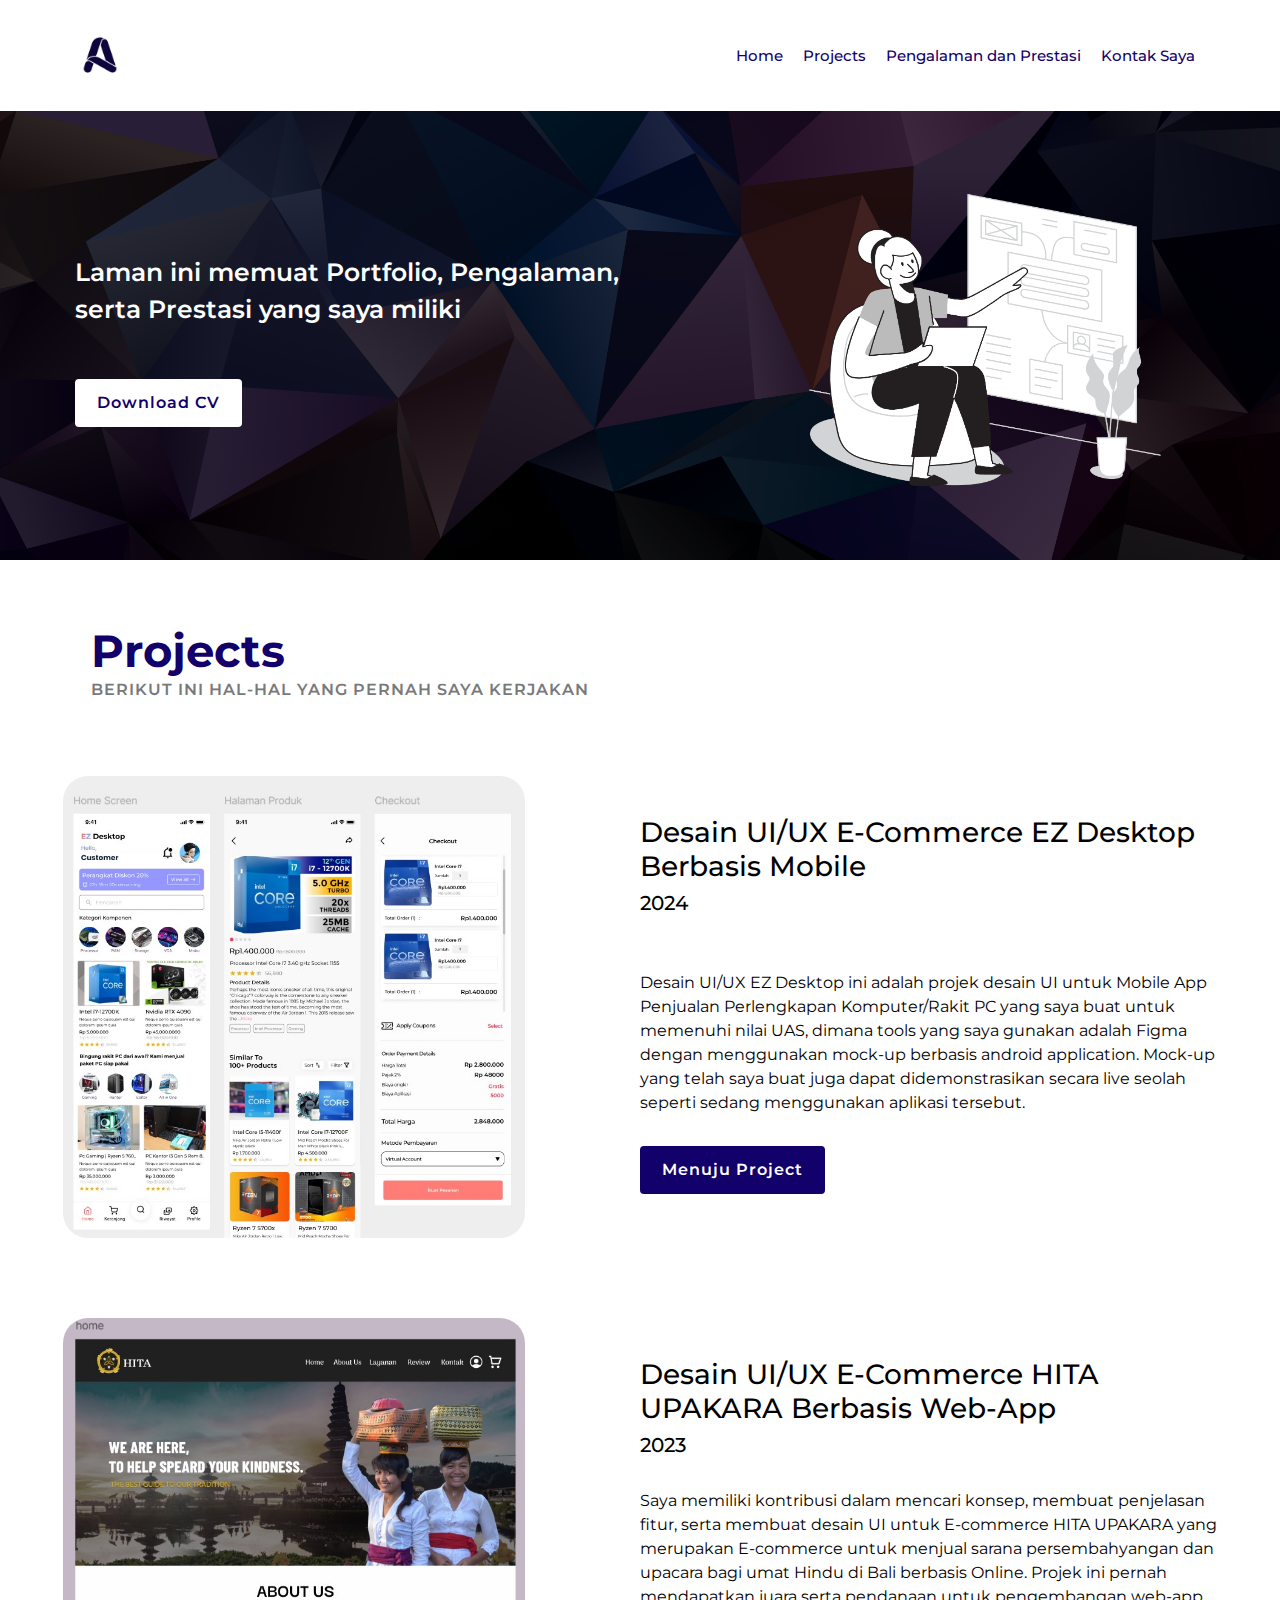
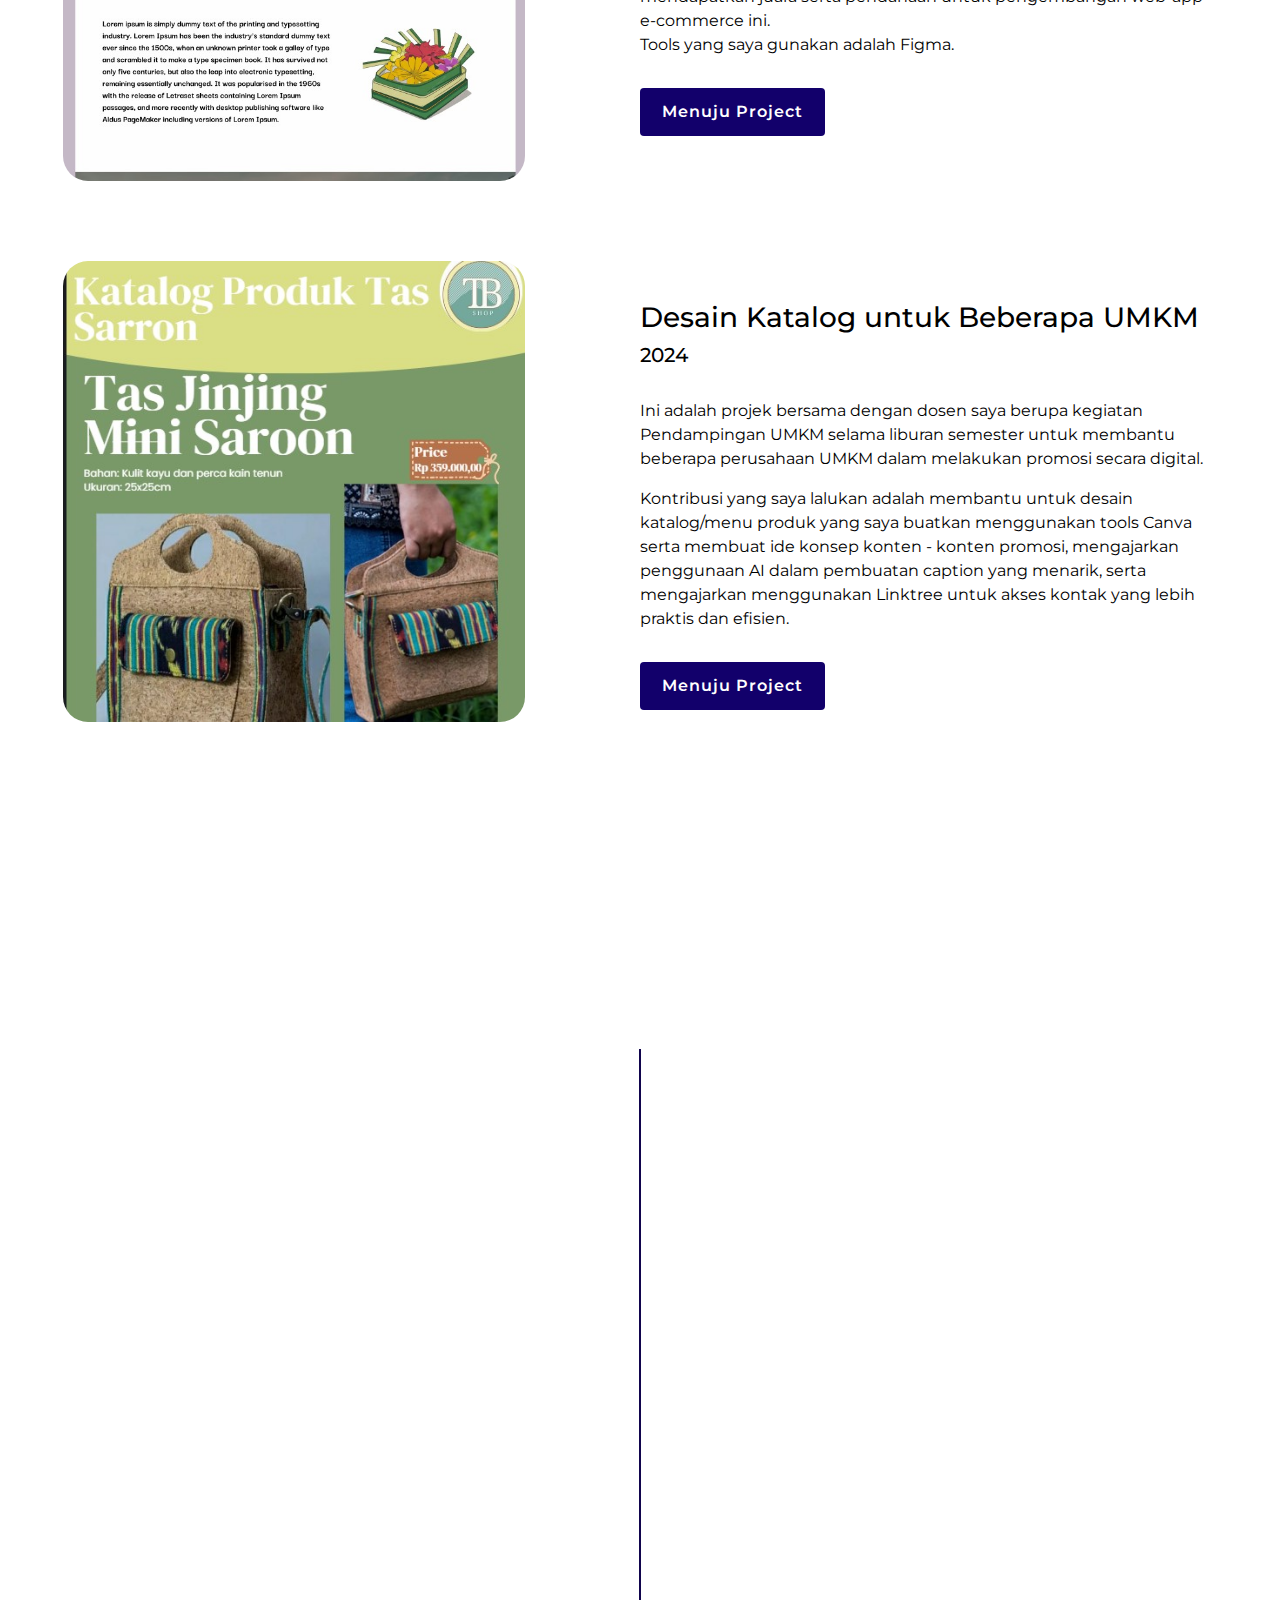
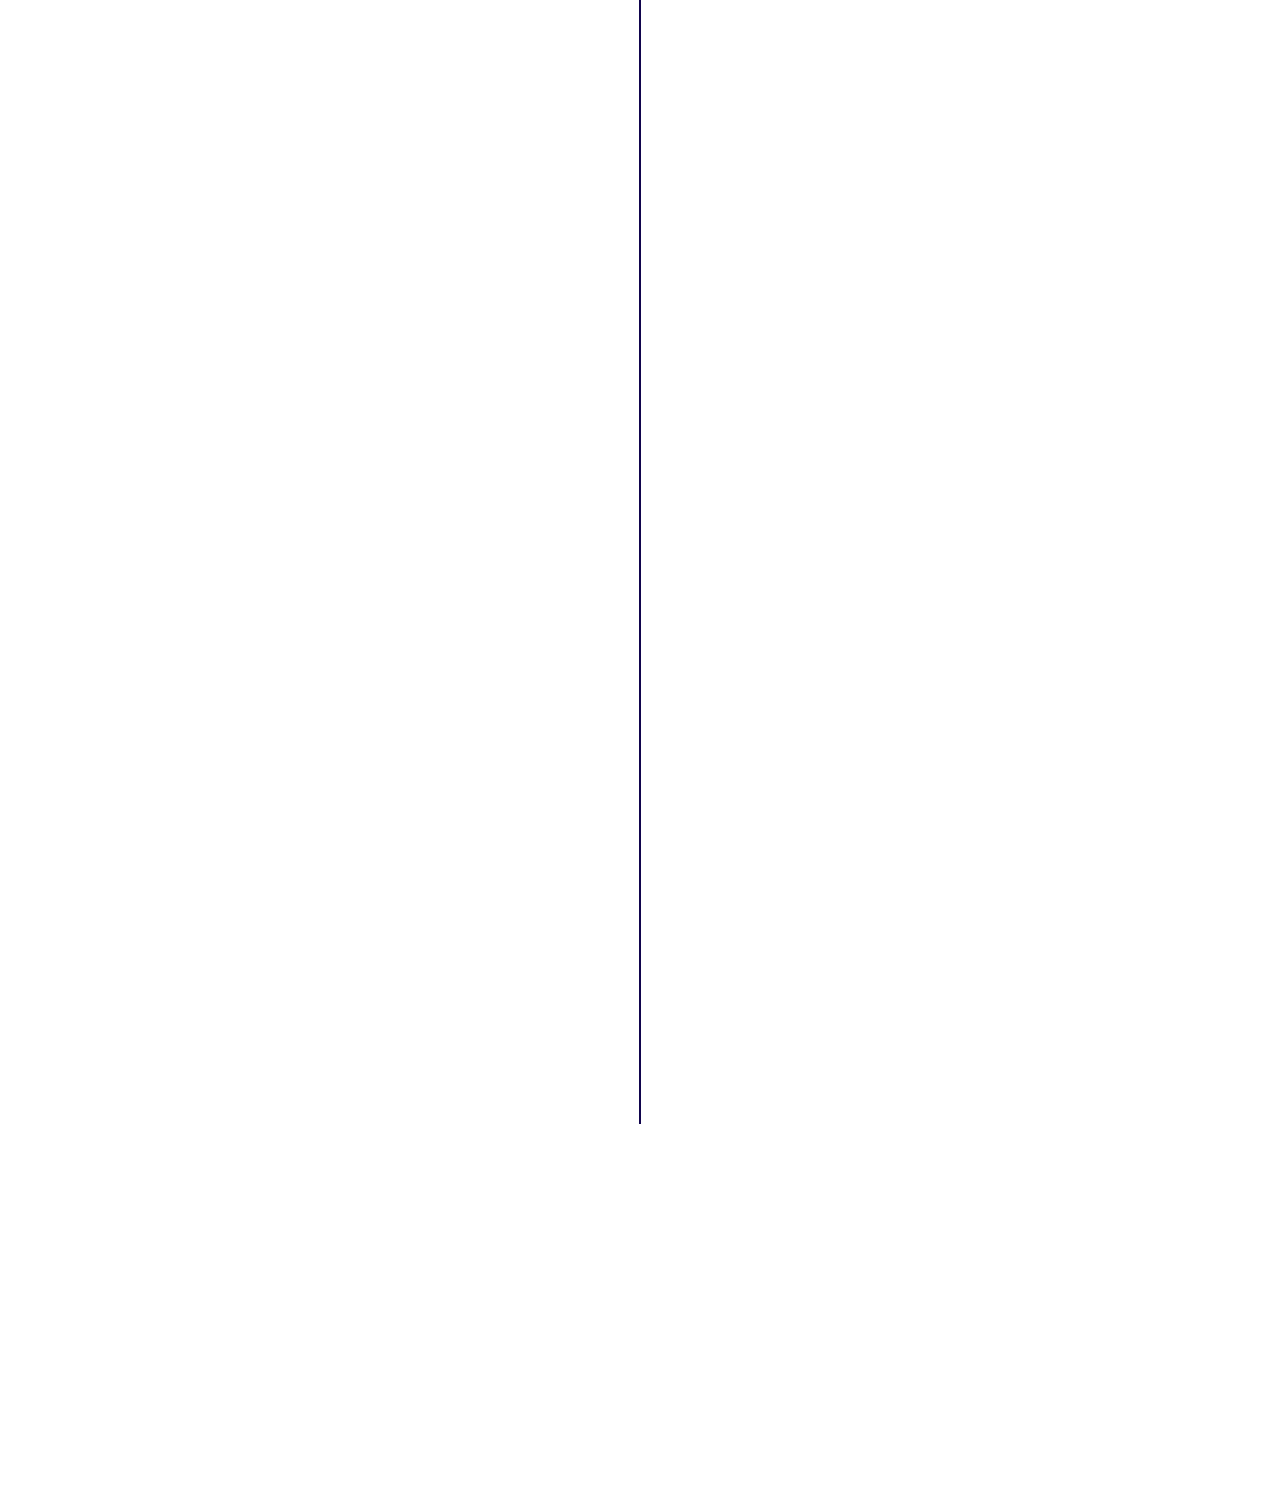
==== commit c9205600: "Update details.html" ====
--- a/details.html
+++ b/details.html
@@ -22,7 +22,7 @@
     <link href="lib/animate/animate.min.css" rel="stylesheet">
     <link href="lib/lightbox/css/lightbox.min.css" rel="stylesheet">
 
-    <!-- Style CSS -->
+    <!-- Impor untuk style dari CSS -->
     <link href="css/style.css" rel="stylesheet">
 
 </head>
@@ -42,7 +42,7 @@
                 <div class="navbar-nav ml-auto">
                     <a href="index.html" class="nav-item nav-link active">Home</a>
                     <a href="#proyek" class="nav-item nav-link active">Projects</a>
-                    <a href="#pengalaman" class="nav-item nav-link active">Pengalaman</a>
+                    <a href="#pengalaman" class="nav-item nav-link active">Pengalaman dan Prestasi</a>
                     <a href="#footer" class="nav-item nav-link active">Kontak Saya</a>
                 </div>
             </div>
@@ -50,7 +50,7 @@
     </div>
     <!-- Nav Bar End -->
 
-    <!-- details Start -->
+    <!-- Details Start -->
     <div class="details" id="home">
         <div class="container-fluid">
             <div class="row align-items-center">
@@ -74,7 +74,7 @@
             </div>
         </div>
     </div>
-    <!-- details End -->
+    <!-- Details End -->
 
 
 
@@ -171,7 +171,7 @@
     <!-- Projek End -->
 
 
-    <!-- Experience Start -->
+    <!-- Pengalaman Prestasi Start -->
     <div class="experience" id="pengalaman">
         <div class="container pt-5">
             <header class="section-header text-center wow zoomIn pt-3" data-wow-delay="0.1s">
@@ -246,14 +246,14 @@
             </div>
         </div>
     </div>
-    <!-- Pengalaman Panitia End -->
+    <!-- Pengalaman Prestasi End -->
 
 
     <!-- Footer Start -->
     <div class="footer wow fadeIn" data-wow-delay="0.3s" id="footer">
         <div class="container-fluid">
             <div class="footer-info">
-                <h2>Let's Keep in Touch!</h2>
+                <h2>Let's Keep in Touch! Klik untuk Menghubungi Saya</h2>
                 <div class="footer-menu">
                     <p><a href="https://g.co/kgs/4g2EYJx" style="color: white;">Instansi Saya</a></p>
                     <p><a href="tel:6282147496960" style="color: white;">Telepon</a></p>
@@ -261,7 +261,7 @@
                 <div class="container">
                     <div class="footer-social content-center" align="center">
                         <a href="https://github.com/Ayuri2"><i class="fab fa-github"></i></a>
-                        <a href="putuayukriskadewi@gmail.com"><i class="far fa-envelope"
+                        <a href="mailto: putuayukriskadewi@gmail.com"><i class="far fa-envelope"
                                 style="color: #ffffff;"></i></a>
                         <a href="https://www.youtube.com/@niputuayukriskadewi1650"><i class="fab fa-youtube"></i></a>
                         <a href="https://www.instagram.com/ayuk_riskadewi/profilecard/?igsh=bmcyaHh5bmhncmVw"><i
@@ -271,20 +271,19 @@
                 </div>
             </div>
             <div class="container copyright">
-                <p>Copyright</p>
-                <p>&copy; <a href="#">2024</a> Ayuk Riska Dewi. All Rights Reserved. </p>
+                <p>Copyright &copy; 2024 Ayuk Riska Dewi. All Rights Reserved. </p>
             </div>
         </div>
     </div>
     <!-- Footer End -->
 
-    <!-- Pre Loader -->
+    <!-- Animasi untuk loading halaman -->
     <div id="loader" class="show">
         <div class="loader"></div>
     </div>
 
 
-    <!-- JavaScript Libraries -->
+    <!-- Aset Javascript untuk animasi -->
     <script src="https://code.jquery.com/jquery-3.4.1.min.js"></script>
     <script src="https://stackpath.bootstrapcdn.com/bootstrap/4.4.1/js/bootstrap.bundle.min.js"></script>
     <script src="lib/easing/easing.min.js"></script>
@@ -295,8 +294,8 @@
 
 
 
-    <!-- Template Javascript -->
+    <!-- Impor file Javascript untuk animasi -->
     <script src="js/main.js"></script>
 </body>
 
-</html>+</html>
--- a/css/style.css
+++ b/css/style.css
@@ -1,6 +1,3 @@
-/*******************************/
-/********* General CSS *********/
-/*******************************/
 body {
   color: #797979;
   background: #ffffff;
@@ -51,7 +48,6 @@
   border-radius: 20;
   box-shadow: inset 0 0 0 50px #12006b;
   transition: ease-in 0.5s;
-
 }
 
 .btn:hover {
@@ -59,7 +55,6 @@
   background: transparent;
   box-shadow: inset 0 0 0 0 #12006b;
   border-color: #12006b;
-
 }
 
 #loader {
@@ -117,31 +112,8 @@
   }
 }
 
-.back-to-top {
-  position: fixed;
-  display: none;
-  width: 44px;
-  height: 44px;
-  padding: 8px 0;
-  text-align: center;
-  line-height: 1;
-  font-size: 22px;
-  right: 15px;
-  bottom: 15px;
-  z-index: 9;
-}
-
-.back-to-top i {
-  color: #ffffff;
-}
-
-.back-to-top:hover i {
-  color: #414141;
-}
-
 
 /*********** Nav Bar Index **********/
-
 
 .navbar {
   position: relative;
@@ -203,14 +175,14 @@
   .navbar-light .navbar-nav .nav-link,
   .navbar-light .navbar-nav .nav-link:focus {
     padding: 10px 10px 8px 10px;
-    color: #52429e;
+    color: #3c7ae6;
     font-size: 15px;
     font-weight: 500;
   }
 
   .navbar-light.nav-sticky .navbar-nav .nav-link,
   .navbar-light.nav-sticky .navbar-nav .nav-link:focus {
-    color: #12006b;
+    color: #3c7ae6;
   }
 
   .navbar-light .navbar-nav .nav-link:hover,
@@ -246,9 +218,6 @@
     box-shadow: none;
   }
 }
-
-
-
 
 
 
@@ -320,6 +289,7 @@
   color: #12006b;
   background: #ffffff;
   box-shadow: inset 0 0 0 50px #ffffff;
+  scroll-behavior: smooth;
 }
 
 .hero .hero-btn .btn:hover {
@@ -416,7 +386,7 @@
 
 
 
-/********** Details CSS ***********/
+/********** Details Portfolio  ***********/
 
 .details {
   position: relative;
@@ -525,6 +495,9 @@
   }
 }
 
+
+
+
 @media (max-width: 767.98px) {
   .details {
     padding-top: 60px;
@@ -580,9 +553,9 @@
 
 
 
-/*******************************/
+
 /******* Section Header ********/
-/*******************************/
+
 .section-header {
   position: relative;
   margin-bottom: 45px;
@@ -619,7 +592,8 @@
 }
 
 
-/********** About CSS **********/
+
+/********** About Me **********/
 
 .about {
   position: relative;
@@ -657,8 +631,6 @@
   color: #000;
 }
 
-
-
 .about .about-text a.btn {
   margin-top: 15px;
 }
@@ -671,10 +643,7 @@
 
 
 
-
-
-
-/********** Proyek CSS **********/
+/********** Proyek **********/
 
 .proyek {
   position: relative;
@@ -710,7 +679,6 @@
   color: #000;
 }
 
-
 .proyek .proyek-text a.btn {
   margin-top: 15px;
 }
@@ -725,9 +693,137 @@
 
 
 
-/*******************************/
+/********* Skills *********/
+
+.skills {
+  position: relative;
+  width: 100%;
+  padding: 45px 0 15px 0;
+}
+
+.skills .skills-item {
+  position: relative;
+  margin-bottom: 30px;
+  display: flex;
+  align-items: center;
+  box-shadow: inset 0 0 0 0 transparent;
+  transition: ease-out 0.5s;
+}
+
+.skills .skills-icon {
+  position: relative;
+  width: 150px;
+  min-height: 150px;
+  display: flex;
+  align-items: center;
+  justify-content: center;
+  border: 3px solid #000;
+  background: #ffffff;
+  border-radius: 20px;
+}
+
+.skills .skills-icon i {
+  position: relative;
+  font-size: 60px;
+  color: #090030;
+  transition: 0.3s;
+}
+
+.skills .skills-text {
+  position: relative;
+  width: calc(100% - 120px);
+  padding: 0 30px;
+}
+
+.skills .skills-text h3 {
+  margin-bottom: 10px;
+  font-size: 20px;
+  font-weight: 600;
+  transition: 1s;
+}
+
+.skills .skills-text p {
+  margin: 0;
+  font-size: 16px;
+  transition: 1s;
+}
+
+@media (max-width: 575.98px) {
+  .skills .skills-text h3 {
+    font-size: 16px;
+    margin-bottom: 5px;
+  }
+
+  .skills .skills-text p {
+    font-size: 14px;
+  }
+}
+
+
+
+/******** Portfolio ********/
+
+.portfolio {
+  position: relative;
+  padding: 45px 0 15px 0;
+}
+
+.portfolio #portfolio-filter li:hover,
+.portfolio #portfolio-filter li.filter-active {
+  color: #12006b;
+  background: transparent;
+  box-shadow: inset 0 0 0 0 #12006b;
+  border-color: #12006b;
+}
+
+.portfolio .portfolio-item {
+  position: relative;
+}
+
+.portfolio .portfolio-wrap {
+  position: relative;
+  width: 100%;
+}
+
+.portfolio .portfolio-img {
+  position: relative;
+  overflow: hidden;
+}
+
+.portfolio .portfolio-img img {
+  position: relative;
+  width: 100%;
+  height: 100%;
+  object-fit: cover;
+  transform: scale(1.1);
+  transition: 0.5s;
+}
+
+.portfolio .portfolio-item:hover img {
+  margin-left: 15px;
+}
+
+.portfolio .portfolio-text {
+  position: relative;
+  height: 60px;
+  width: calc(100% - 30px);
+  margin: -10px 15px 10px 15px;
+  display: flex;
+  align-items: center;
+  background: #ffffff;
+  box-shadow: 0 0 15px rgba(0, 0, 0, 0.12);
+}
+
+.portfolio .portfolio-text h3 {
+  font-size: 18px;
+  font-weight: 600;
+  margin: 10px 10px 10px 10px;
+}
+
+
+
+
 /******* Experience CSS ********/
-/*******************************/
 .experience {
   position: relative;
   padding: 45px 0 15px 0;
@@ -742,7 +838,7 @@
   content: "";
   position: absolute;
   width: 2px;
-  background: #ef233c;
+  background: #11054d;
   top: 0;
   bottom: 0;
   left: 50%;
@@ -774,7 +870,7 @@
   top: 48px;
   right: -8px;
   background: #ffffff;
-  border: 2px solid #ef233c;
+  border: 2px solid #11054d;
   border-radius: 16px;
   z-index: 1;
 }
@@ -806,7 +902,7 @@
   top: 44px;
   font-size: 16px;
   font-weight: 600;
-  color: #ef233c;
+  color: #5005ff;
   text-transform: uppercase;
   letter-spacing: 1px;
   z-index: 1;
@@ -846,11 +942,13 @@
   font-size: 16px;
   font-style: italic;
   font-weight: 400;
+  color:#ff5005;
 }
 
 .experience .timeline .timeline-text p {
   margin: 0;
   font-size: 16px;
+  color: #18242e;
 }
 
 @media (max-width: 767.98px) {
@@ -901,311 +999,6 @@
 }
 
 /*******************************/
-/********* Service CSS *********/
-/*******************************/
-.service {
-  position: relative;
-  width: 100%;
-  padding: 45px 0 15px 0;
-}
-
-.service .service-item {
-  position: relative;
-  margin-bottom: 30px;
-  display: flex;
-  align-items: center;
-  box-shadow: inset 0 0 0 0 transparent;
-  transition: ease-out 0.5s;
-}
-
-.service .service-icon {
-  position: relative;
-  width: 150px;
-  min-height: 150px;
-  display: flex;
-  align-items: center;
-  justify-content: center;
-  border: 3px solid #000;
-  background: #ffffff;
-  border-radius: 20px;
-}
-
-.service .service-icon i {
-  position: relative;
-  font-size: 60px;
-  color: #090030;
-  transition: 0.3s;
-}
-
-.service .service-text {
-  position: relative;
-  width: calc(100% - 120px);
-  padding: 0 30px;
-}
-
-.service .service-text h3 {
-  margin-bottom: 10px;
-  font-size: 20px;
-  font-weight: 600;
-  transition: 1s;
-}
-
-.service .service-text p {
-  margin: 0;
-  font-size: 16px;
-  transition: 1s;
-}
-
-@media (max-width: 575.98px) {
-  .service .service-text h3 {
-    font-size: 16px;
-    margin-bottom: 5px;
-  }
-
-  .service .service-text p {
-    font-size: 14px;
-  }
-}
-
-/*******************************/
-/******** Portfolio CSS ********/
-/*******************************/
-.portfolio {
-  position: relative;
-  padding: 45px 0 15px 0;
-}
-
-.portfolio #portfolio-filter li:hover,
-.portfolio #portfolio-filter li.filter-active {
-  color: #12006b;
-  background: transparent;
-  box-shadow: inset 0 0 0 0 #12006b;
-  border-color: #12006b;
-}
-
-.portfolio .portfolio-item {
-  position: relative;
-}
-
-.portfolio .portfolio-wrap {
-  position: relative;
-  width: 100%;
-}
-
-.portfolio .portfolio-img {
-  position: relative;
-  overflow: hidden;
-}
-
-.portfolio .portfolio-img img {
-  position: relative;
-  width: 100%;
-  height: 100%;
-  object-fit: cover;
-  transform: scale(1.1);
-  transition: 0.5s;
-}
-
-.portfolio .portfolio-item:hover img {
-  margin-left: 15px;
-}
-
-.portfolio .portfolio-text {
-  position: relative;
-  height: 60px;
-  width: calc(100% - 30px);
-  margin: -10px 15px 10px 15px;
-  display: flex;
-  align-items: center;
-  background: #ffffff;
-  box-shadow: 0 0 15px rgba(0, 0, 0, 0.12);
-}
-
-
-.portfolio .portfolio-text h3 {
-  font-size: 18px;
-  font-weight: 600;
-  margin: 10px 10px 10px 10px;
-}
-
-/*******************************/
-/******* Experience CSS ********/
-/*******************************/
-.experience {
-    position: relative;
-    padding: 45px 0 15px 0;
-}
-
-.experience .timeline {
-    position: relative;
-    width: 100%;
-}
-
-.experience .timeline::after {
-    content: '';
-    position: absolute;
-    width: 2px;
-    background: #EF233C;
-    top: 0;
-    bottom: 0;
-    left: 50%;
-    margin-left: -1px;
-}
-
-.experience .timeline .timeline-item {
-    position: relative;
-    background: inherit;
-    width: 50%;
-    margin-bottom: 30px;
-}
-
-.experience .timeline .timeline-item.left {
-    left: 0;
-    padding-right: 30px;
-}
-
-.experience .timeline .timeline-item.right {
-    left: 50%;
-    padding-left: 30px;
-}
-
-.experience .timeline .timeline-item::after {
-    content: '';
-    position: absolute;
-    width: 16px;
-    height: 16px;
-    top: 48px;
-    right: -8px;
-    background: #ffffff;
-    border: 2px solid #EF233C;
-    border-radius: 16px;
-    z-index: 1;
-}
-
-.experience .timeline .timeline-item.right::after {
-    left: -8px;
-}
-
-.experience .timeline .timeline-item::before {
-  content: '';
-  position: absolute;
-  width: 0;
-  height: 0;
-  top: 46px;
-  right: 10px;
-  z-index: 1;
-  border: 10px solid;
-  border-color: transparent transparent transparent #dddddd;
-}
-
-.experience .timeline .timeline-item.right::before {
-  left: 10px;
-  border-color: transparent #dddddd transparent transparent;
-}
-
-.experience .timeline .timeline-date {
-    position: absolute;
-    width: 100%;
-    top: 44px;
-    font-size: 16px;
-    font-weight: 600;
-    color: #EF233C;
-    text-transform: uppercase;
-    letter-spacing: 1px;
-    z-index: 1;
-}
-
-.experience .timeline .timeline-item.left .timeline-date {
-    text-align: left;
-    left: calc(100% + 55px);
-}
-
-.experience .timeline .timeline-item.right .timeline-date {
-    text-align: right;
-    right: calc(100% + 55px);
-}
-
-.experience .timeline .timeline-text {
-    padding: 30px;
-    background: #ffffff;
-    position: relative;
-    border-right: 5px solid #dddddd;
-    box-shadow: 0 0 60px rgba(0, 0, 0, .08);
-}
-
-.experience .timeline .timeline-item.right .timeline-text {
-    border-right: none;
-    border-left: 5px solid #dddddd;
-}
-
-.experience .timeline .timeline-text h2 {
-    margin: 0 0 5px 0;
-    font-size: 22px;
-    font-weight: 600;
-}
-
-.experience .timeline .timeline-text h4 {
-    margin: 0 0 10px 0;
-    font-size: 16px;
-    font-style: italic;
-    font-weight: 400;
-}
-
-.experience .timeline .timeline-text p {
-    margin: 0;
-    font-size: 16px;
-}
-
-@media (max-width: 767.98px) {
-    .experience .timeline::after {
-        left: 8px;
-    }
-
-    .experience .timeline .timeline-item {
-        width: 100%;
-        padding-left: 38px;
-    }
-    
-    .experience .timeline .timeline-item.left {
-        padding-right: 0;
-    }
-    
-    .experience .timeline .timeline-item.right {
-        left: 0%;
-        padding-left: 38px;
-    }
-
-    .experience .timeline .timeline-item.left::after, 
-    .experience .timeline .timeline-item.right::after {
-        left: 0;
-    }
-    
-    .experience .timeline .timeline-item.left::before,
-    .experience .timeline .timeline-item.right::before {
-        left: 18px;
-        border-color: transparent #dddddd transparent transparent;
-    }
-    
-    .experience .timeline .timeline-item.left .timeline-date,
-    .experience .timeline .timeline-item.right .timeline-date {
-        position: relative;
-        top: 0;
-        right: auto;
-        left: 0;
-        text-align: left;
-        margin-bottom: 10px;
-    }
-    
-    .experience .timeline .timeline-item.left .timeline-text,
-    .experience .timeline .timeline-item.right .timeline-text {
-        border-right: none;
-        border-left: 5px solid #dddddd;
-    }
-}
-
-
-
-/*******************************/
 /********* Footer CSS **********/
 /*******************************/
 .footer {
